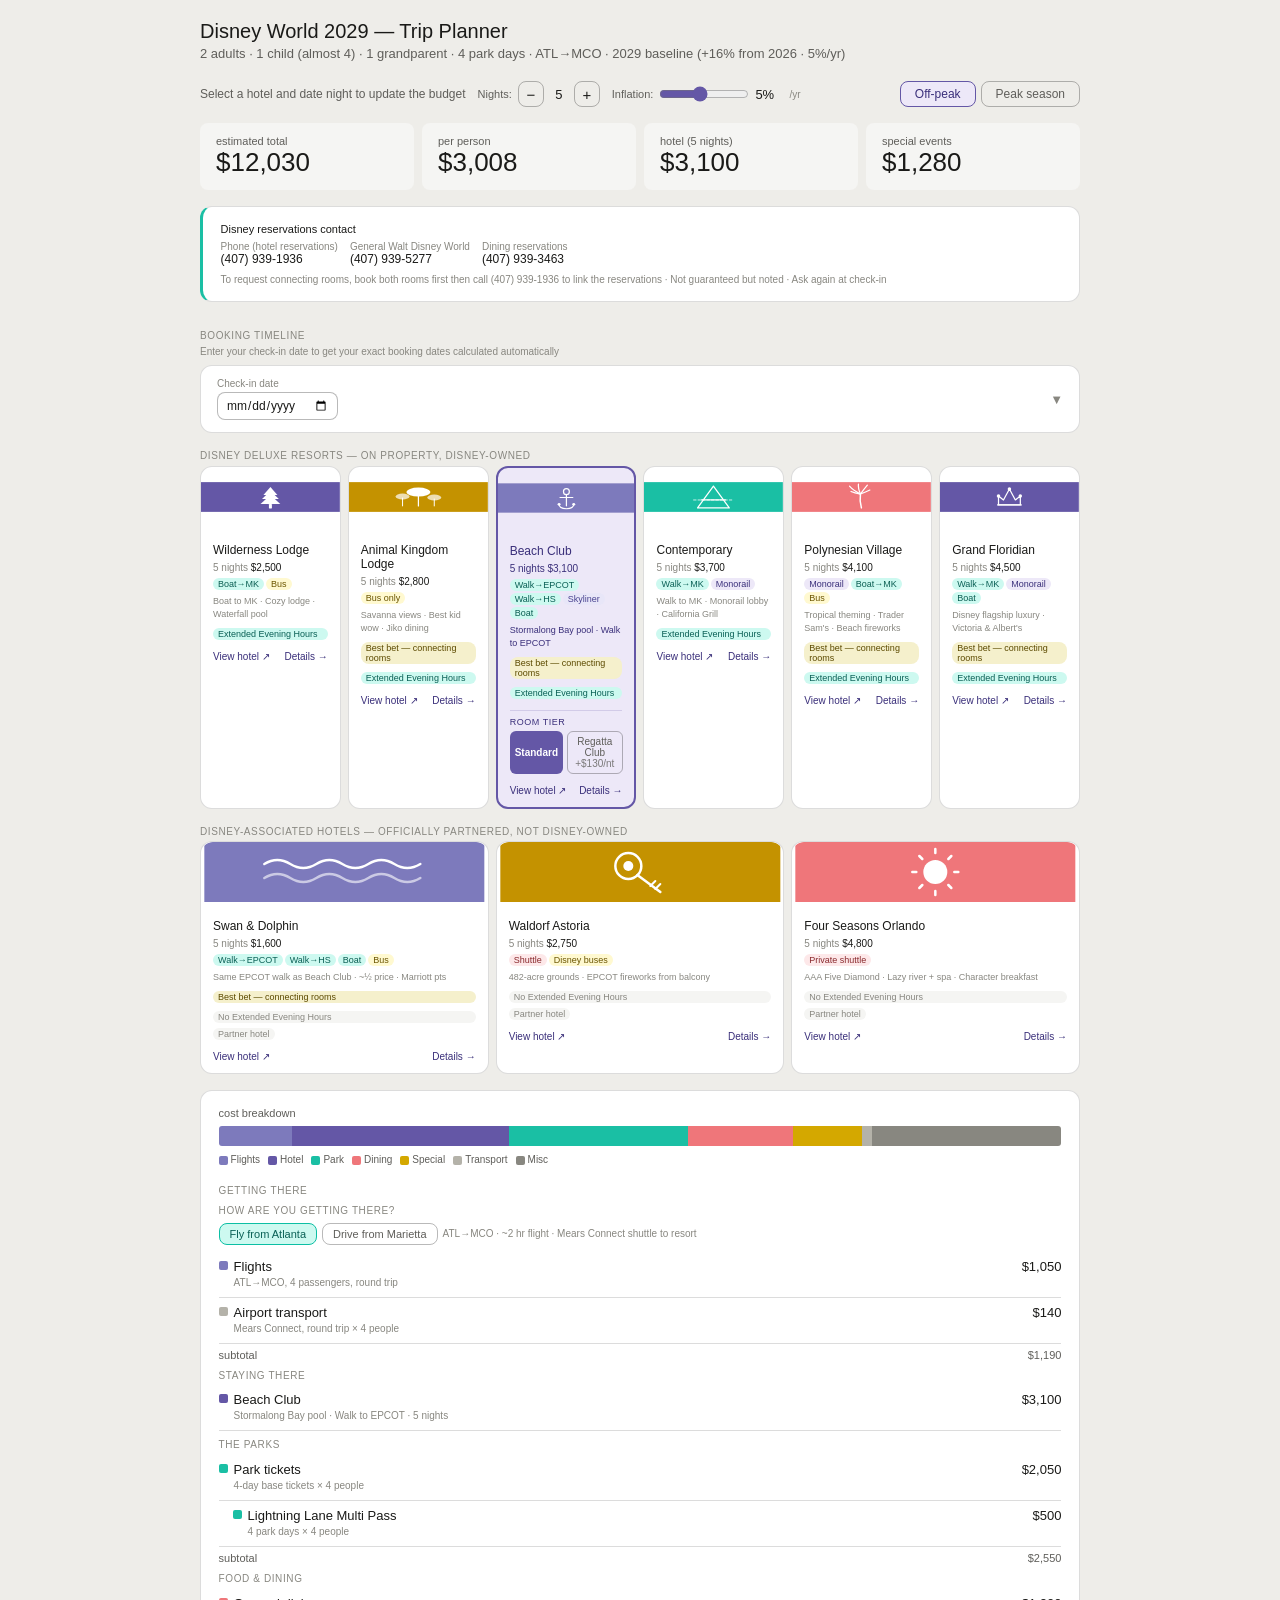
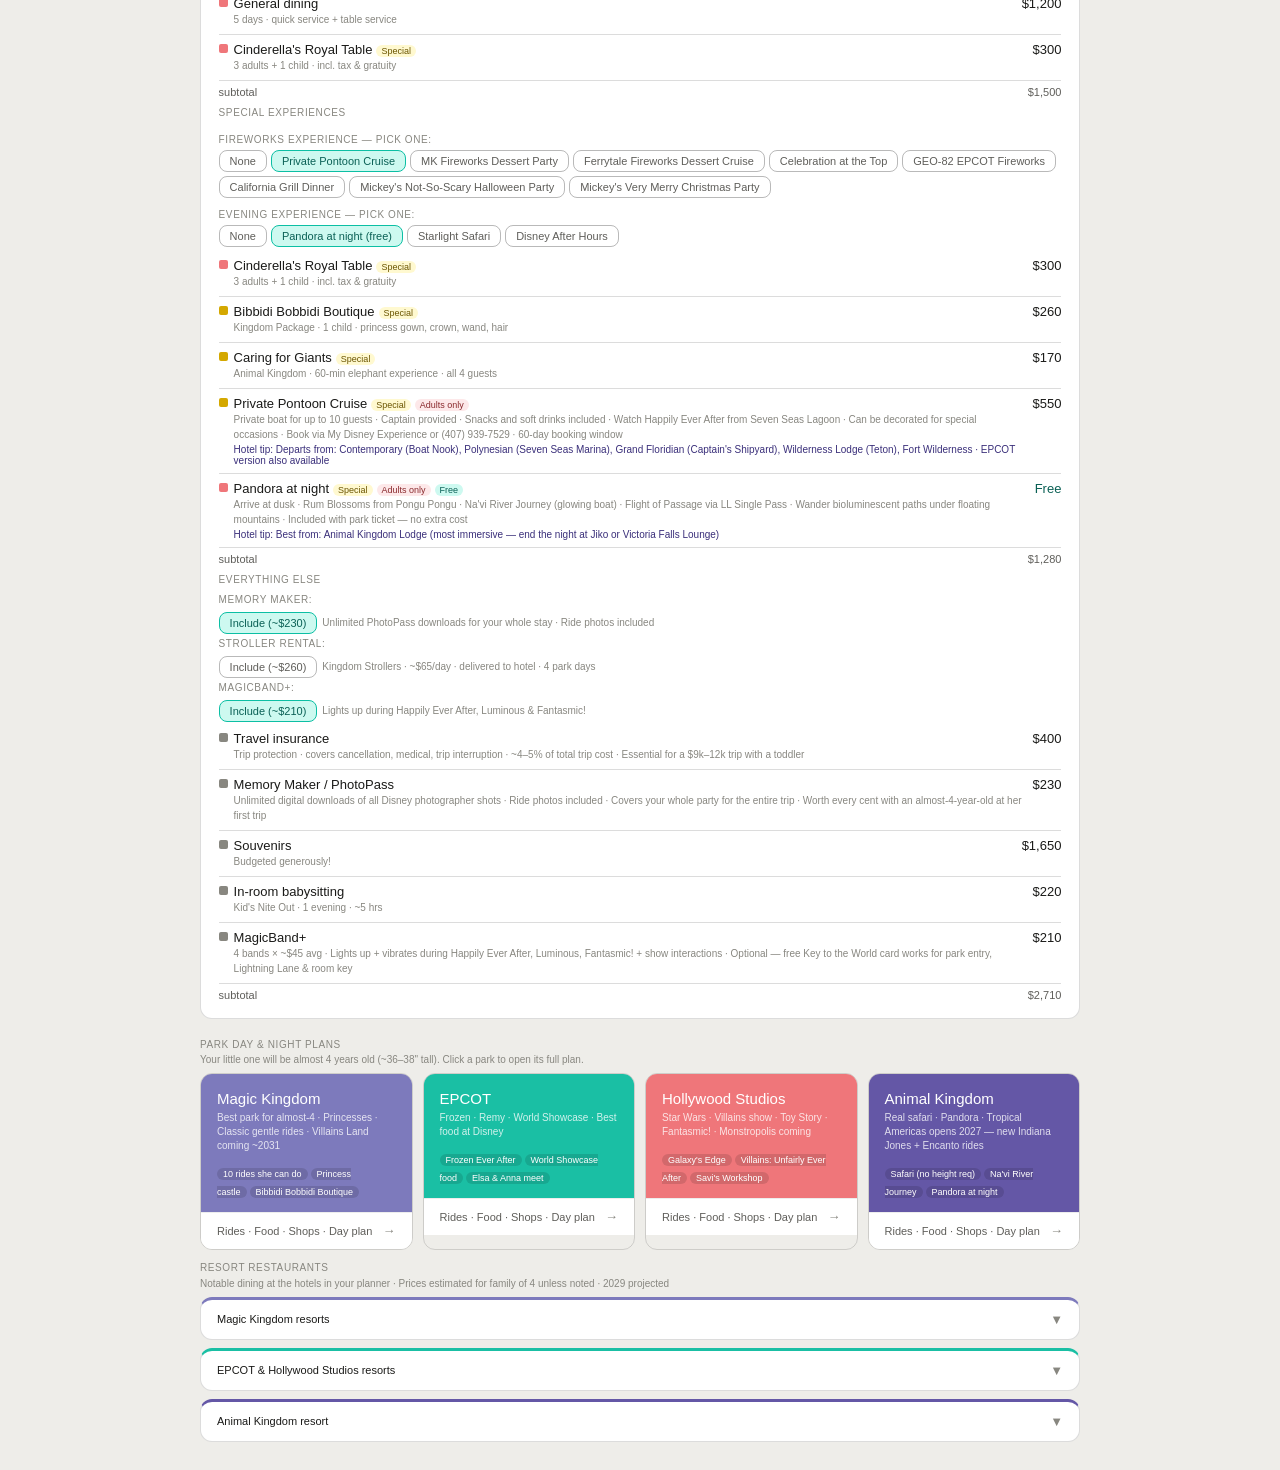
==== index.html @ 563da54f "Updating structure & Readme" ====
<!DOCTYPE html>
<html lang="en">
<head>
<meta charset="UTF-8">
<meta name="viewport" content="width=device-width, initial-scale=1.0">
<title>Disney World 2029 — Trip Planner</title>
<link rel="stylesheet" href="styles.css">
</head>
<body>

<div class="page active" id="pg-main">
<div class="wrap">
<h1>Disney World 2029 — Trip Planner</h1>
<p class="sub">2 adults · 1 child (almost 4) · 1 grandparent · 4 park days · ATL→MCO · <span id="m-infl-note">Prices at 2029 baseline (+31% from 2026)</span></p>
<div class="tr">
  <div style="display:flex;align-items:center;gap:12px;flex-wrap:wrap">
    <div style="font-size:12px;color:var(--t2)">Select a hotel and date night to update the budget</div>
    <div style="display:flex;align-items:center;gap:6px">
      <span style="font-size:11px;color:var(--t2)">Nights:</span>
      <button class="ngt-btn" onclick="changeNights(-1)">−</button>
      <span id="nights-val" style="font-size:13px;font-weight:500;color:var(--t);min-width:18px;text-align:center">5</span>
      <button class="ngt-btn" onclick="changeNights(1)">+</button>
    </div>
    <div style="display:flex;align-items:center;gap:6px">
      <span style="font-size:11px;color:var(--t2)">Inflation:</span>
      <input type="range" min="1" max="10" step="0.5" value="5" style="width:90px;accent-color:var(--bi);cursor:pointer;vertical-align:middle" oninput="setInflRate(this.value)">
      <span id="infl-rate-lbl" style="font-size:13px;font-weight:500;color:var(--t);min-width:28px">5%</span><span style="font-size:10px;color:var(--t3)">/yr</span>
    </div>
  </div>
  <div style="display:flex;gap:5px">
    <button class="tog on" onclick="setSeason('off',this)">Off-peak</button>
    <button class="tog" onclick="setSeason('peak',this)">Peak season</button>
  </div>
</div>
<div class="mg">
  <div class="met"><div class="ml">estimated total</div><div class="mv" id="m-total"></div></div>
  <div class="met"><div class="ml">per person</div><div class="mv" id="m-pp"></div></div>
  <div class="met"><div class="ml" id="m-hotel-lbl">hotel (5 nights)</div><div class="mv" id="m-hotel"></div></div>
  <div class="met"><div class="ml">special events</div><div class="mv" id="m-special"></div></div>
</div>
<div class="card" style="margin-bottom:1rem;border-left:3px solid #1ABFA4">
  <div style="font-size:11px;font-weight:500;color:var(--t);margin-bottom:.4rem">Disney reservations contact</div>
  <div style="display:flex;flex-wrap:wrap;gap:12px">
    <div><div style="font-size:10px;color:var(--t3)">Phone (hotel reservations)</div><div style="font-size:12px;font-weight:500;color:var(--t)">(407) 939-1936</div></div>
    <div><div style="font-size:10px;color:var(--t3)">General Walt Disney World</div><div style="font-size:12px;font-weight:500;color:var(--t)">(407) 939-5277</div></div>
    <div><div style="font-size:10px;color:var(--t3)">Dining reservations</div><div style="font-size:12px;font-weight:500;color:var(--t)">(407) 939-3463</div></div>
  </div>
  <div style="font-size:10px;color:var(--t3);margin-top:.5rem">To request connecting rooms, book both rooms first then call (407) 939-1936 to link the reservations · Not guaranteed but noted · Ask again at check-in</div>
</div>

<div class="sl" style="padding-top:.75rem">Booking timeline</div>
<div style="font-size:10px;color:var(--t3);margin-bottom:.5rem">Enter your check-in date to get your exact booking dates calculated automatically</div>
<div class="card" id="booking-card" style="padding:0">
  <div style="display:flex;align-items:center;justify-content:space-between;flex-wrap:wrap;gap:10px;padding:.75rem 1rem;cursor:pointer" onclick="toggleBookingTimeline()">
    <div style="display:flex;flex-wrap:wrap;align-items:center;gap:10px">
      <div>
        <div style="font-size:10px;color:var(--t3);margin-bottom:3px">Check-in date</div>
        <input type="date" id="trip-date-input" style="font-size:12px;padding:5px 8px;border:.5px solid var(--bmd);border-radius:var(--rm);background:var(--bg);color:var(--t);font-family:var(--f)" onclick="event.stopPropagation()" onchange="setTripDate(this.value)">
      </div>
      <div id="trip-date-summary" style="font-size:11px;color:var(--t2)"></div>
    </div>
    <span id="booking-caret" style="font-size:13px;color:var(--t3);transition:transform .2s;display:inline-block">&#9660;</span>
  </div>
  <div id="booking-timeline-body" style="display:none;padding:0 1rem .75rem">
    <div id="booking-timeline"><div style="font-size:11px;color:var(--t3)">Enter your check-in date above to see your personalised booking dates</div></div>
  </div>
</div>
<div class="sl">Disney deluxe resorts — on property, Disney-owned</div>
<div class="ga" id="gd"></div>
<div class="sl" style="margin-top:.4rem">Disney-associated hotels — officially partnered, not Disney-owned</div>
<div class="ga" id="ga" style="margin-bottom:1rem"></div>
<div class="card">
  <div style="font-size:11px;color:var(--t2);margin-bottom:7px">cost breakdown</div>
  <div style="width:100%;border-radius:3px;overflow:hidden;display:flex;margin-bottom:8px" id="bar"></div>
  <div class="lgr">
    <span><span class="ld" style="background:#7D7ABC"></span>Flights</span>
    <span><span class="ld" style="background:#6457A6"></span>Hotel</span>
    <span><span class="ld" style="background:#1ABFA4"></span>Park</span>
    <span><span class="ld" style="background:#EF767A"></span>Dining</span>
    <span><span class="ld" style="background:#D4A800"></span>Special</span>
    <span><span class="ld" style="background:#B4B2A9"></span>Transport</span>
    <span><span class="ld" style="background:#888780"></span>Misc</span>
  </div>
  <div id="lis"></div>
</div>
<div class="sl" style="padding-top:.75rem">Park day &amp; night plans</div>
<div style="font-size:10px;color:var(--t3);margin-bottom:.5rem">Your little one will be almost 4 years old (~36–38" tall). Click a park to open its full plan.</div>
<div class="pk-nav-grid" id="pk-nav"></div>
<div class="sl" style="padding-top:.75rem">Resort restaurants</div>
<div style="font-size:10px;color:var(--t3);margin-bottom:.5rem">Notable dining at the hotels in your planner · Prices estimated for family of 4 unless noted · 2029 projected</div>
<div id="rr-grid"></div>
</div>
</div>

<div class="page" id="pg-hotel-wilderness"><div class="wrap" id="content-hotel-wilderness"></div></div>
<div class="page" id="pg-hotel-aklodge"><div class="wrap" id="content-hotel-aklodge"></div></div>
<div class="page" id="pg-hotel-beachclub"><div class="wrap" id="content-hotel-beachclub"></div></div>
<div class="page" id="pg-hotel-contemporary"><div class="wrap" id="content-hotel-contemporary"></div></div>
<div class="page" id="pg-hotel-polynesian"><div class="wrap" id="content-hotel-polynesian"></div></div>
<div class="page" id="pg-hotel-grandfloridian"><div class="wrap" id="content-hotel-grandfloridian"></div></div>
<div class="page" id="pg-hotel-swan"><div class="wrap" id="content-hotel-swan"></div></div>
<div class="page" id="pg-hotel-waldorf"><div class="wrap" id="content-hotel-waldorf"></div></div>
<div class="page" id="pg-hotel-fourseasons"><div class="wrap" id="content-hotel-fourseasons"></div></div>

<div class="page" id="pg-mk"><div class="wrap" id="content-mk"></div></div>
<div class="page" id="pg-ep"><div class="wrap" id="content-ep"></div></div>
<div class="page" id="pg-hs"><div class="wrap" id="content-hs"></div></div>
<div class="page" id="pg-ak"><div class="wrap" id="content-ak"></div></div>

<script src="js/hotels.js"></script>
<script src="js/parks.js"></script>
<script src="js/budget.js"></script>
<script src="js/app.js"></script>
</body>
</html>
---- styles.css ----
*,*::before,*::after{box-sizing:border-box;margin:0;padding:0}
:root{
  --bg:#ffffff;--bg2:#f5f5f3;--bg3:#eeede9;
  --bgi:#EDE8F8;--bgs:#CDF9F0;--bgw:#FFF9D0;--bgd:#FDE8E9;
  --t:#1a1a18;--t2:#5f5e5a;--t3:#888780;
  --ti:#3A2F7A;--ts:#0A6055;--tw:#6B5500;--td:#8A2A2E;
  --bm:rgba(26,26,24,0.15);--bmd:rgba(26,26,24,0.3);
  --bi:#6457A6;--bsuc:#0CBFA4;
  --rm:8px;--rl:12px;
  --f:-apple-system,BlinkMacSystemFont,'Segoe UI',Roboto,sans-serif;
}
@media(prefers-color-scheme:dark){:root{
  --bg:#1e1e1c;--bg2:#2a2a28;--bg3:#232321;
  --bgi:#221850;--bgs:#083830;--bgw:#2A2200;--bgd:#3C1418;
  --t:#f0efeb;--t2:#b4b2a9;--t3:#888780;
  --ti:#A898E8;--ts:#23F0C7;--tw:#FFE347;--td:#EF767A;
  --bm:rgba(240,239,235,0.15);--bmd:rgba(240,239,235,0.3);
  --bi:#8A7ED4;--bsuc:#23F0C7;
}}
body{font-family:var(--f);background:var(--bg3);color:var(--t);min-height:100vh}
.page{display:none;padding:1.25rem 1rem}.page.active{display:block}
.wrap{max-width:880px;margin:0 auto}
h1{font-size:20px;font-weight:500;margin-bottom:3px}
.sub{font-size:13px;color:var(--t2);margin-bottom:1.25rem}
.card{background:var(--bg);border:.5px solid var(--bm);border-radius:var(--rl);padding:1rem 1.1rem;margin-bottom:8px}
.sl{font-size:10px;font-weight:500;color:var(--t3);text-transform:uppercase;letter-spacing:.06em;padding:.55rem 0 .3rem}
.tog{padding:5px 14px;border:.5px solid var(--bmd);border-radius:var(--rm);background:transparent;color:var(--t2);font-size:12px;cursor:pointer;font-family:var(--f)}
.tog.on{background:var(--bgi);color:var(--ti);border-color:var(--bi);font-weight:500}
.met{background:var(--bg2);border-radius:var(--rm);padding:.75rem 1rem}
.ml{font-size:11px;color:var(--t2)}.mv{font-size:26px;font-weight:500;color:var(--t)}
.hc{background:var(--bg);border:.5px solid var(--bm);border-radius:var(--rl);overflow:hidden;cursor:pointer;display:flex;flex-direction:column;gap:6px}
.hc:hover{border-color:var(--bmd)}.hc.sel{border:2px solid var(--bi);background:var(--bgi)}
.hsvg{width:100%;display:block;line-height:0;border-radius:var(--rl) var(--rl) 0 0;overflow:hidden}
.hsvg svg{width:100%;height:60px;display:block}
.hbody{padding:.65rem .75rem;display:flex;flex-direction:column;gap:5px}
.hc.sel .hn,.hc.sel .hp,.hc.sel .hp span,.hc.sel .hnt{color:var(--ti)}
.hn{font-size:12px;font-weight:500;color:var(--t)}.hp{font-size:10px;color:var(--t3)}.hp span{font-weight:500;color:var(--t)}
.hnt{font-size:9px;color:var(--t3);line-height:1.4}
.atag{font-size:9px;padding:1px 5px;border-radius:8px;background:var(--bg2);color:var(--t3);align-self:flex-start}
.tbr{display:flex;flex-wrap:wrap;gap:2px}
.tb{font-size:9px;padding:1px 5px;border-radius:8px;font-weight:500}
.tw2{background:#CDF9F0;color:#0A6055}.tm{background:#EDE8F8;color:#3A2F7A}
.tbo{background:#CDF9F0;color:#0A5E52}.tbu{background:#FFF9D0;color:#6B5500}
.tsk{background:#E8E6F8;color:#4A4490}.tsh{background:#FDE8E9;color:#8A2A2E}
.bs{height:20px;display:inline-block;transition:width .35s}
.ld{width:9px;height:9px;border-radius:2px;display:inline-block;flex-shrink:0;margin-top:2px}
.li{display:flex;justify-content:space-between;align-items:flex-start;padding:7px 0;border-bottom:.5px solid var(--bm)}
.li:last-child{border-bottom:none}
.lnt{font-size:10px;color:var(--t3);margin-top:1px;line-height:1.5}
.lh{font-size:10px;color:var(--ti);margin-top:2px;font-weight:500}
.lv{font-size:13px;font-weight:500;color:var(--t);white-space:nowrap;margin-left:10px}
.lv.fr{color:var(--ts)}
.bdg{font-size:9px;padding:1px 5px;border-radius:8px;white-space:nowrap;margin-left:4px}
.bsp{background:var(--bgw);color:var(--tw)}.bad{background:var(--bgd);color:var(--td)}.bfr{background:var(--bgs);color:var(--ts)}
.ob{padding:4px 10px;border:.5px solid var(--bmd);border-radius:var(--rm);background:transparent;color:var(--t2);font-size:11px;cursor:pointer;font-family:var(--f)}
.ob.on{background:var(--bgs);color:var(--ts);border-color:var(--bsuc);font-weight:500}
.slb{font-size:10px;color:var(--t3);text-transform:uppercase;letter-spacing:.06em;font-weight:500;width:100%;margin-bottom:2px}
.lgr{display:flex;flex-wrap:wrap;gap:8px;font-size:10px;color:var(--t2);margin-bottom:12px}
.lgr span{display:flex;align-items:center;gap:3px}
.dv{height:.5px;background:var(--bm);margin:.4rem 0}
.ga{display:grid;grid-template-columns:repeat(auto-fit,minmax(130px,1fr));gap:7px;margin-bottom:.5rem}
.mg{display:grid;grid-template-columns:repeat(auto-fit,minmax(130px,1fr));gap:8px;margin-bottom:1rem}
.tr{display:flex;align-items:center;justify-content:space-between;flex-wrap:wrap;gap:8px;margin-bottom:1rem}
.pk-nav-grid{display:grid;grid-template-columns:repeat(auto-fit,minmax(195px,1fr));gap:10px;margin-top:.5rem}
.pk-nav{border-radius:var(--rl);overflow:hidden;border:.5px solid var(--bm);cursor:pointer;transition:transform .12s}
.pk-nav:hover{transform:translateY(-2px)}
.pk-nav-head{padding:1rem 1rem .8rem;display:flex;flex-direction:column;gap:4px}
.pk-nav-name{font-size:15px;font-weight:500}.pk-nav-tag{font-size:10px;opacity:.8;line-height:1.4}
.pk-nav-foot{background:var(--bg);padding:.65rem 1rem;display:flex;align-items:center;justify-content:space-between;border-top:.5px solid rgba(0,0,0,.07)}
.pk-nav-foot span{font-size:11px;color:var(--t2)}
.pk-pill{font-size:9px;padding:1px 6px;border-radius:8px;background:rgba(0,0,0,.12);color:inherit;margin-right:3px}
.pk-back{display:inline-flex;align-items:center;gap:6px;font-size:13px;color:var(--ti);cursor:pointer;padding:.5rem 0;font-weight:500;background:none;border:none;font-family:var(--f)}
.pk-back:hover{text-decoration:underline}
.pk-head{border-radius:var(--rl);padding:1.1rem 1.25rem;margin-bottom:1rem}
.pk-head h2{font-size:22px;font-weight:500;margin-bottom:4px}.pk-head p{font-size:12px;opacity:.8}
.age-note{font-size:11px;background:var(--bgi);color:var(--ti);border-radius:var(--rm);padding:.5rem .75rem;margin-bottom:.75rem;line-height:1.5}
.coming-note{font-size:11px;background:var(--bgw);color:var(--tw);border-radius:var(--rm);padding:.5rem .75rem;margin-bottom:.75rem;line-height:1.5}
.two-col{display:grid;grid-template-columns:1fr 1fr;gap:10px;margin-bottom:.75rem}
@media(max-width:520px){.two-col{grid-template-columns:1fr}}
.box{background:var(--bg2);border-radius:var(--rm);padding:.75rem .85rem}
.box h4{font-size:10px;font-weight:500;color:var(--t2);text-transform:uppercase;letter-spacing:.05em;margin-bottom:.4rem}
.box ul{list-style:none;padding:0}
.box ul li{font-size:11px;color:var(--t2);padding:2px 0 2px 12px;position:relative;line-height:1.5}
.box ul li::before{content:'>';position:absolute;left:0;color:var(--t3)}
.ri-item{font-size:11px;color:var(--t);padding:5px 0;border-bottom:.5px solid var(--bm);line-height:1.4}
.ri-item:last-child{border-bottom:none}
.ri-sub{font-size:10px;color:var(--t3)}
.ri-yes{font-size:9px;padding:1px 5px;border-radius:8px;background:#EAF3DE;color:#27500A;margin-left:4px;white-space:nowrap;vertical-align:middle}
.sn-item{padding:5px 0;border-bottom:.5px solid var(--bm);font-size:11px}
.sn-item:last-child{border-bottom:none}
.sn-name{font-weight:500;color:var(--t)}.sn-where{font-size:10px;color:var(--ti)}.sn-nt{font-size:10px;color:var(--t3)}
.sn-price{font-size:10px;color:var(--tw);font-weight:500;margin-left:4px}
.rt-item{padding:5px 0;border-bottom:.5px solid var(--bm);font-size:11px}
.rt-item:last-child{border-bottom:none}
.rt-type{font-size:9px;padding:1px 5px;border-radius:8px;margin-left:4px}
.rqs{background:var(--bgw);color:var(--tw)}.rts{background:var(--bgi);color:var(--ti)}
.rt-price{font-size:10px;color:var(--tw);font-weight:500;margin-left:6px}
.sh-item{padding:5px 0;border-bottom:.5px solid var(--bm);font-size:11px;line-height:1.4}
.sh-item:last-child{border-bottom:none}
.sh-name{font-weight:500;color:var(--t)}.sh-nt{font-size:10px;color:var(--t3)}
.sect{font-size:11px;font-weight:500;color:var(--t);margin:.85rem 0 .3rem}
.sh-hdr{font-size:10px;font-weight:500;color:var(--t2);text-transform:uppercase;letter-spacing:.05em;margin:.5rem 0 .3rem;padding-top:.4rem;border-top:.5px solid var(--bm)}
.sh-hdr:first-child{border-top:none;margin-top:0}
.hr-hotel{font-size:10px;font-weight:500;color:var(--t2);text-transform:uppercase;letter-spacing:.05em;margin:.6rem 0 .3rem;padding-top:.5rem;border-top:.5px solid var(--bm)}
.hr-hotel:first-child{border-top:none;padding-top:0;margin-top:0}
.hr-item{padding:5px 0;border-bottom:.5px solid var(--bm);font-size:11px}
.hr-item:last-child{border-bottom:none}
.hr-price{font-size:10px;color:var(--tw);font-weight:500;margin-left:6px}
.hr-badge{font-size:9px;padding:1px 5px;border-radius:8px;margin-left:4px;font-weight:500;white-space:nowrap}
.hb-m{background:#F5F0CC;color:#5C4A00}
.hb-mr{background:#F0EEE8;color:#5A5040}
.hb-sp{background:var(--bgi);color:var(--ti)}
.hr-special{font-size:10px;color:var(--ti);margin-top:3px;line-height:1.45}
.hr-warn{font-size:10px;color:var(--td);margin-top:3px;line-height:1.45}
.ngt-btn{width:26px;height:26px;border:.5px solid var(--bmd);border-radius:var(--rm);background:transparent;color:var(--t);font-size:15px;cursor:pointer;font-family:var(--f);display:inline-flex;align-items:center;justify-content:center;line-height:1}
.ngt-btn:hover{background:var(--bg2)}
.fest-grid{display:grid;grid-template-columns:1fr 1fr;gap:8px;margin-bottom:.75rem}
@media(max-width:520px){.fest-grid{grid-template-columns:1fr}}
.fest-card{background:var(--bg2);border-radius:var(--rm);padding:.65rem .75rem;border-left:3px solid transparent}
.fest-name{font-size:11px;font-weight:500;color:var(--t)}
.fest-months{font-size:10px;color:var(--t3);margin-bottom:3px}
.fest-nt{font-size:10px;color:var(--t2);line-height:1.45}
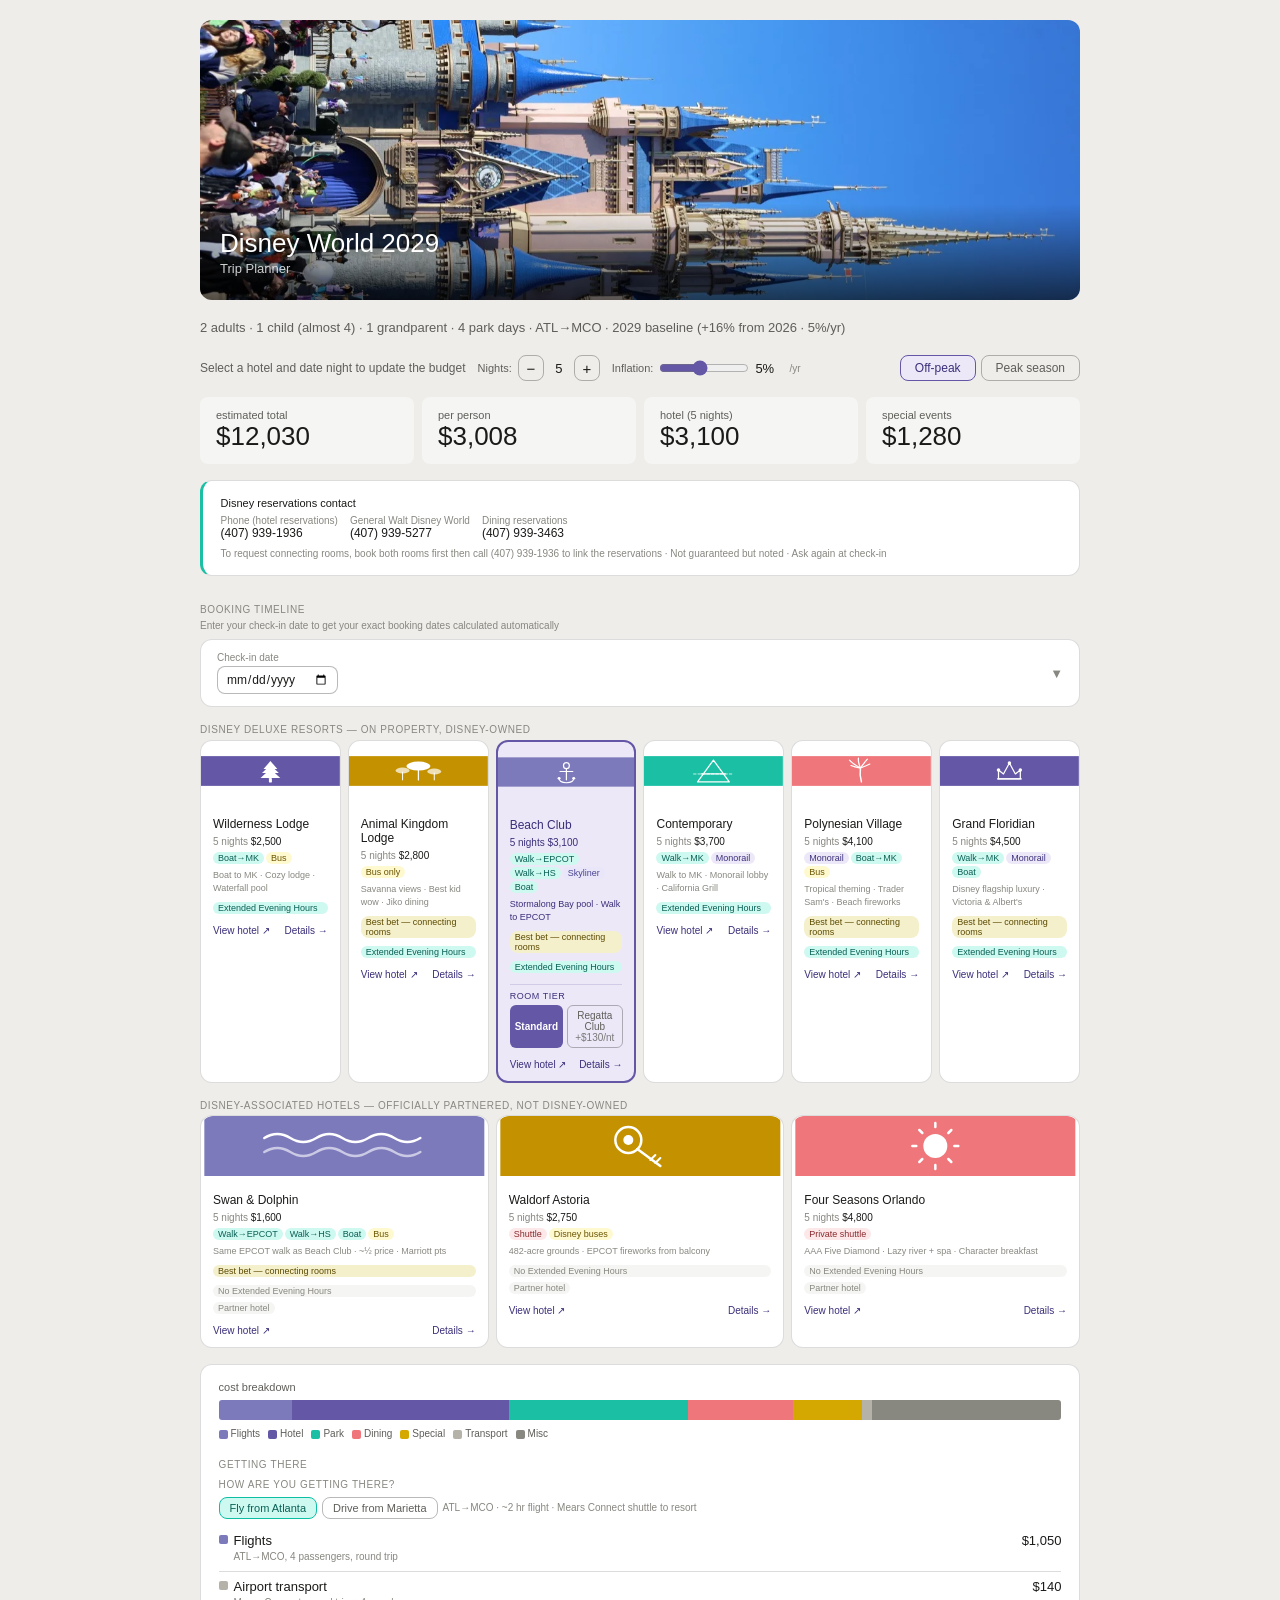
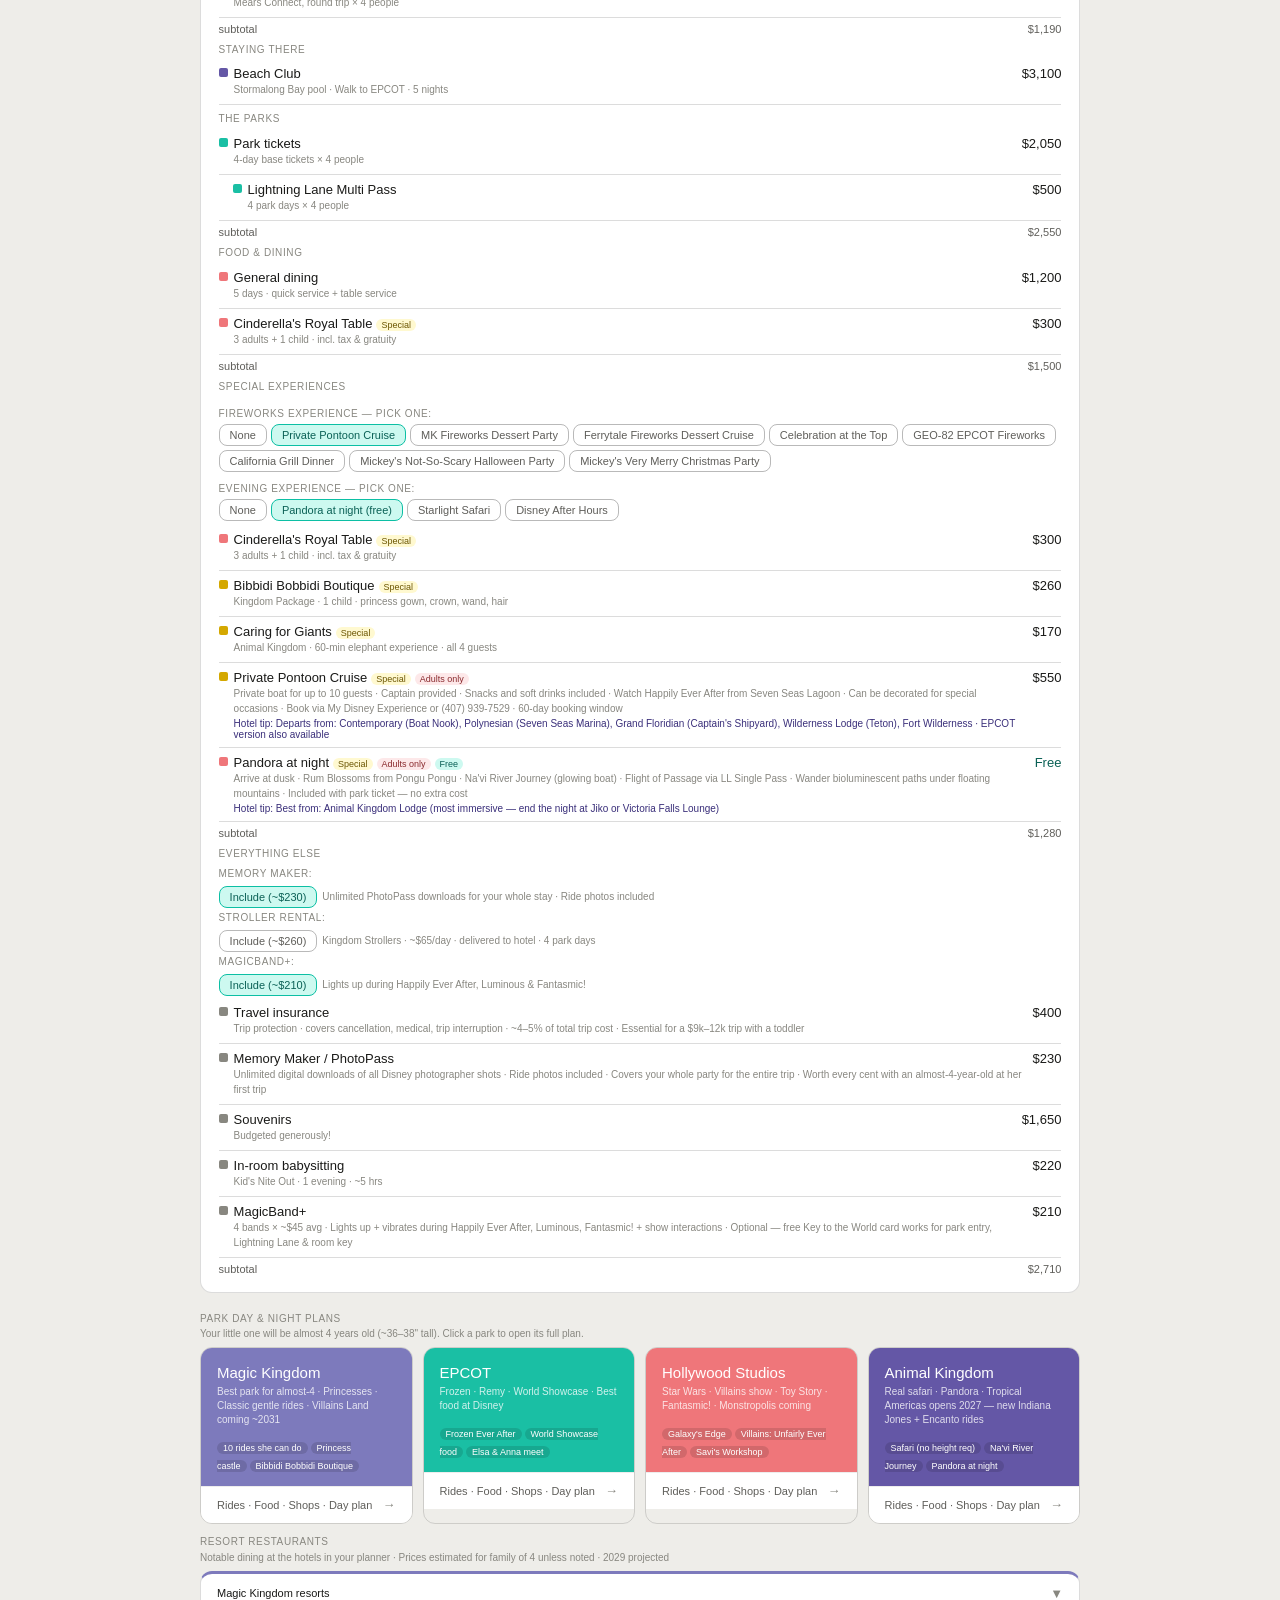
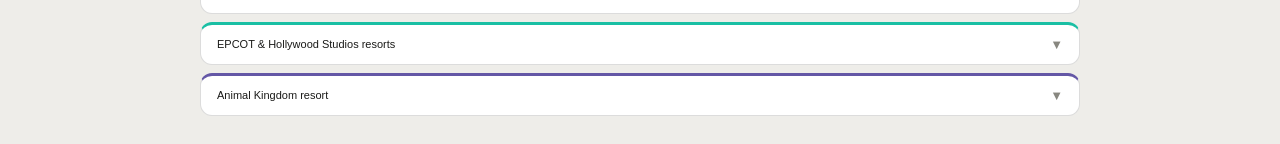
==== commit 7af69c29: "Added images" ====
--- a/index.html
+++ b/index.html
@@ -10,7 +10,13 @@
 
 <div class="page active" id="pg-main">
 <div class="wrap">
-<h1>Disney World 2029 — Trip Planner</h1>
+<div class="hero">
+  <img src="images/hero-castle.webp" alt="Cinderella Castle, Magic Kingdom" class="hero-img">
+  <div class="hero-overlay">
+    <h1>Disney World 2029</h1>
+    <p class="hero-sub">Trip Planner</p>
+  </div>
+</div>
 <p class="sub">2 adults · 1 child (almost 4) · 1 grandparent · 4 park days · ATL→MCO · <span id="m-infl-note">Prices at 2029 baseline (+31% from 2026)</span></p>
 <div class="tr">
   <div style="display:flex;align-items:center;gap:12px;flex-wrap:wrap">
--- a/styles.css
+++ b/styles.css
@@ -22,6 +22,12 @@
 .wrap{max-width:880px;margin:0 auto}
 h1{font-size:20px;font-weight:500;margin-bottom:3px}
 .sub{font-size:13px;color:var(--t2);margin-bottom:1.25rem}
+.hero{position:relative;border-radius:var(--rl);overflow:hidden;margin-bottom:1.25rem}
+.hero-img{width:100%;height:280px;object-fit:cover;object-position:center 35%;display:block}
+.hero-overlay{position:absolute;bottom:0;left:0;right:0;padding:1.5rem 1.25rem;background:linear-gradient(transparent,rgba(0,0,0,0.65))}
+.hero-overlay h1{color:#fff;font-size:26px;font-weight:500;margin-bottom:2px}
+.hero-sub{font-size:13px;color:rgba(255,255,255,0.8);margin:0}
+@media(max-width:520px){.hero-img{height:200px}}
 .card{background:var(--bg);border:.5px solid var(--bm);border-radius:var(--rl);padding:1rem 1.1rem;margin-bottom:8px}
 .sl{font-size:10px;font-weight:500;color:var(--t3);text-transform:uppercase;letter-spacing:.06em;padding:.55rem 0 .3rem}
 .tog{padding:5px 14px;border:.5px solid var(--bmd);border-radius:var(--rm);background:transparent;color:var(--t2);font-size:12px;cursor:pointer;font-family:var(--f)}
@@ -120,3 +126,8 @@
 .fest-name{font-size:11px;font-weight:500;color:var(--t)}
 .fest-months{font-size:10px;color:var(--t3);margin-bottom:3px}
 .fest-nt{font-size:10px;color:var(--t2);line-height:1.45}
+.img-head{position:relative;border-radius:var(--rl);overflow:hidden;margin-bottom:1rem}
+.img-head-photo{width:100%;height:220px;object-fit:cover;display:block}
+.img-head-overlay{position:absolute;bottom:0;left:0;right:0;padding:1.1rem 1.25rem}
+.img-head-overlay h2{font-size:22px;font-weight:500;color:#fff;margin-bottom:4px}
+.img-head-overlay p{font-size:12px;color:rgba(255,255,255,0.85)}
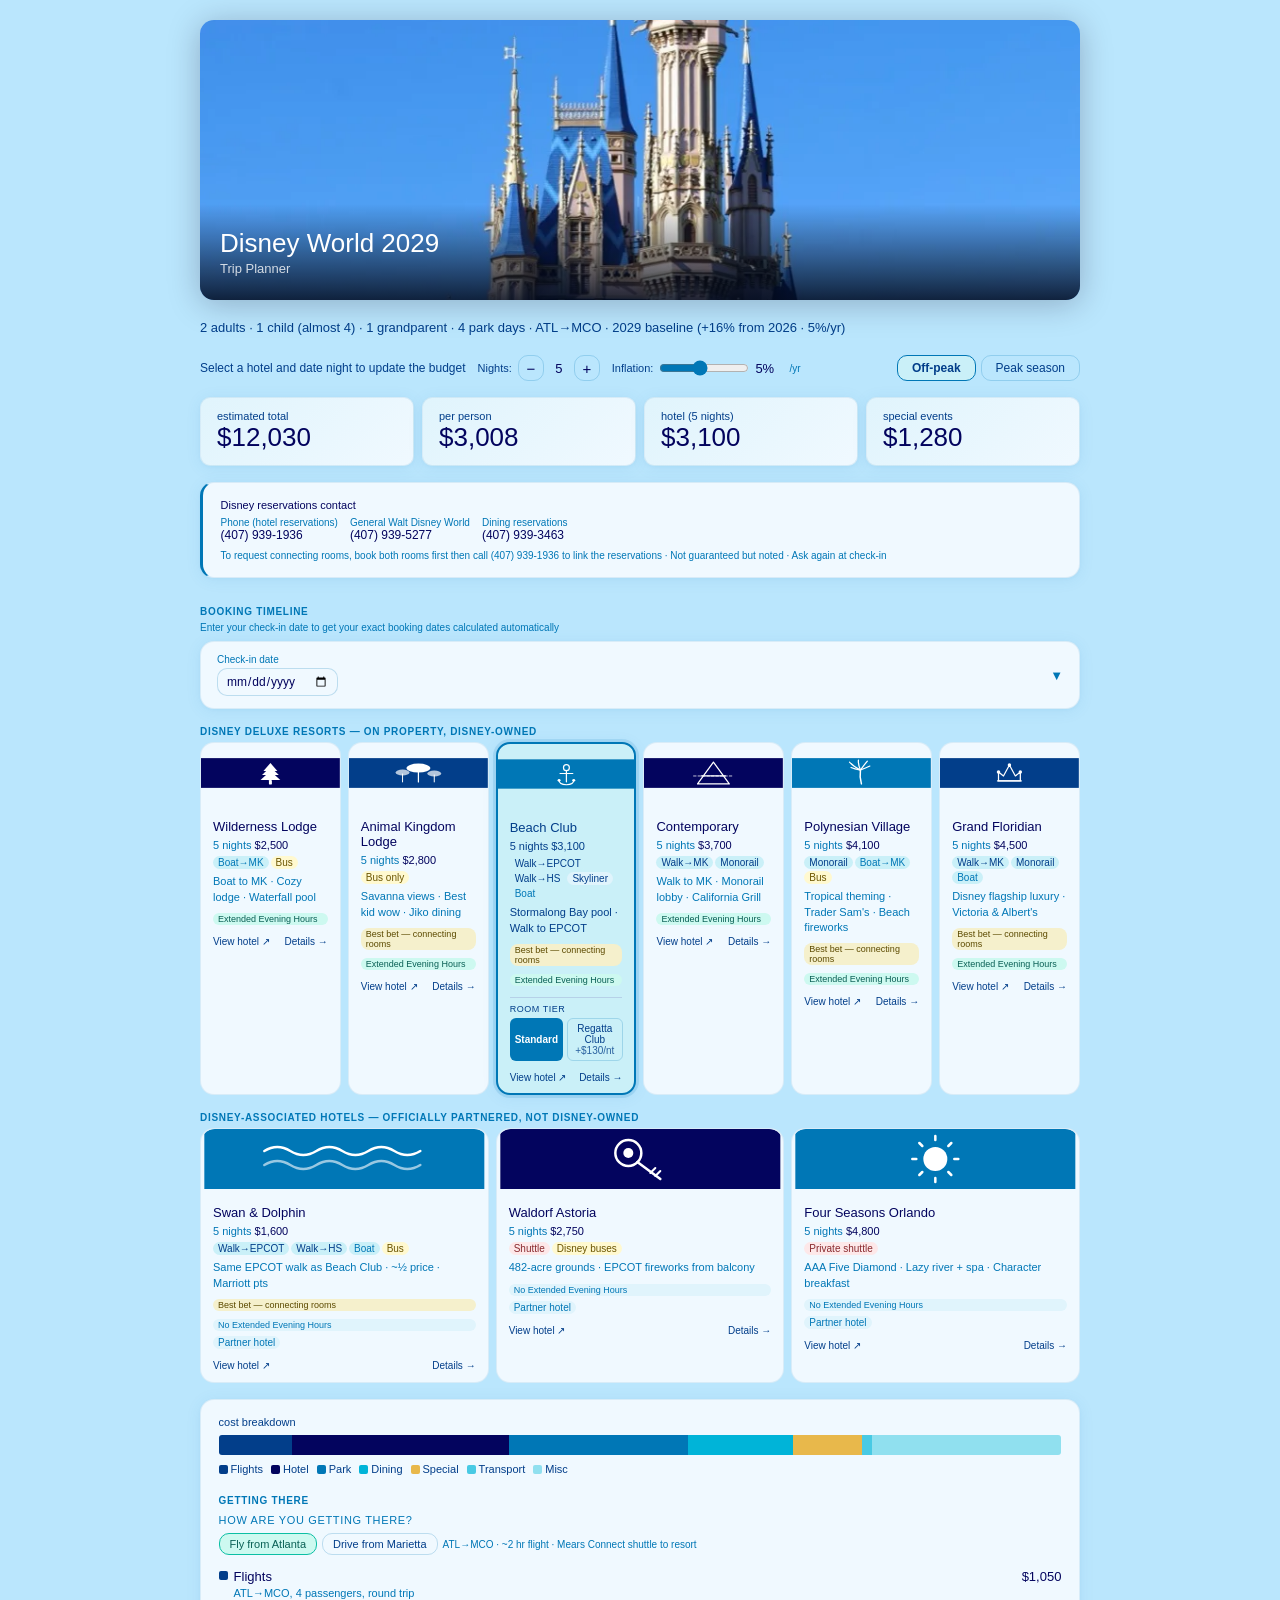
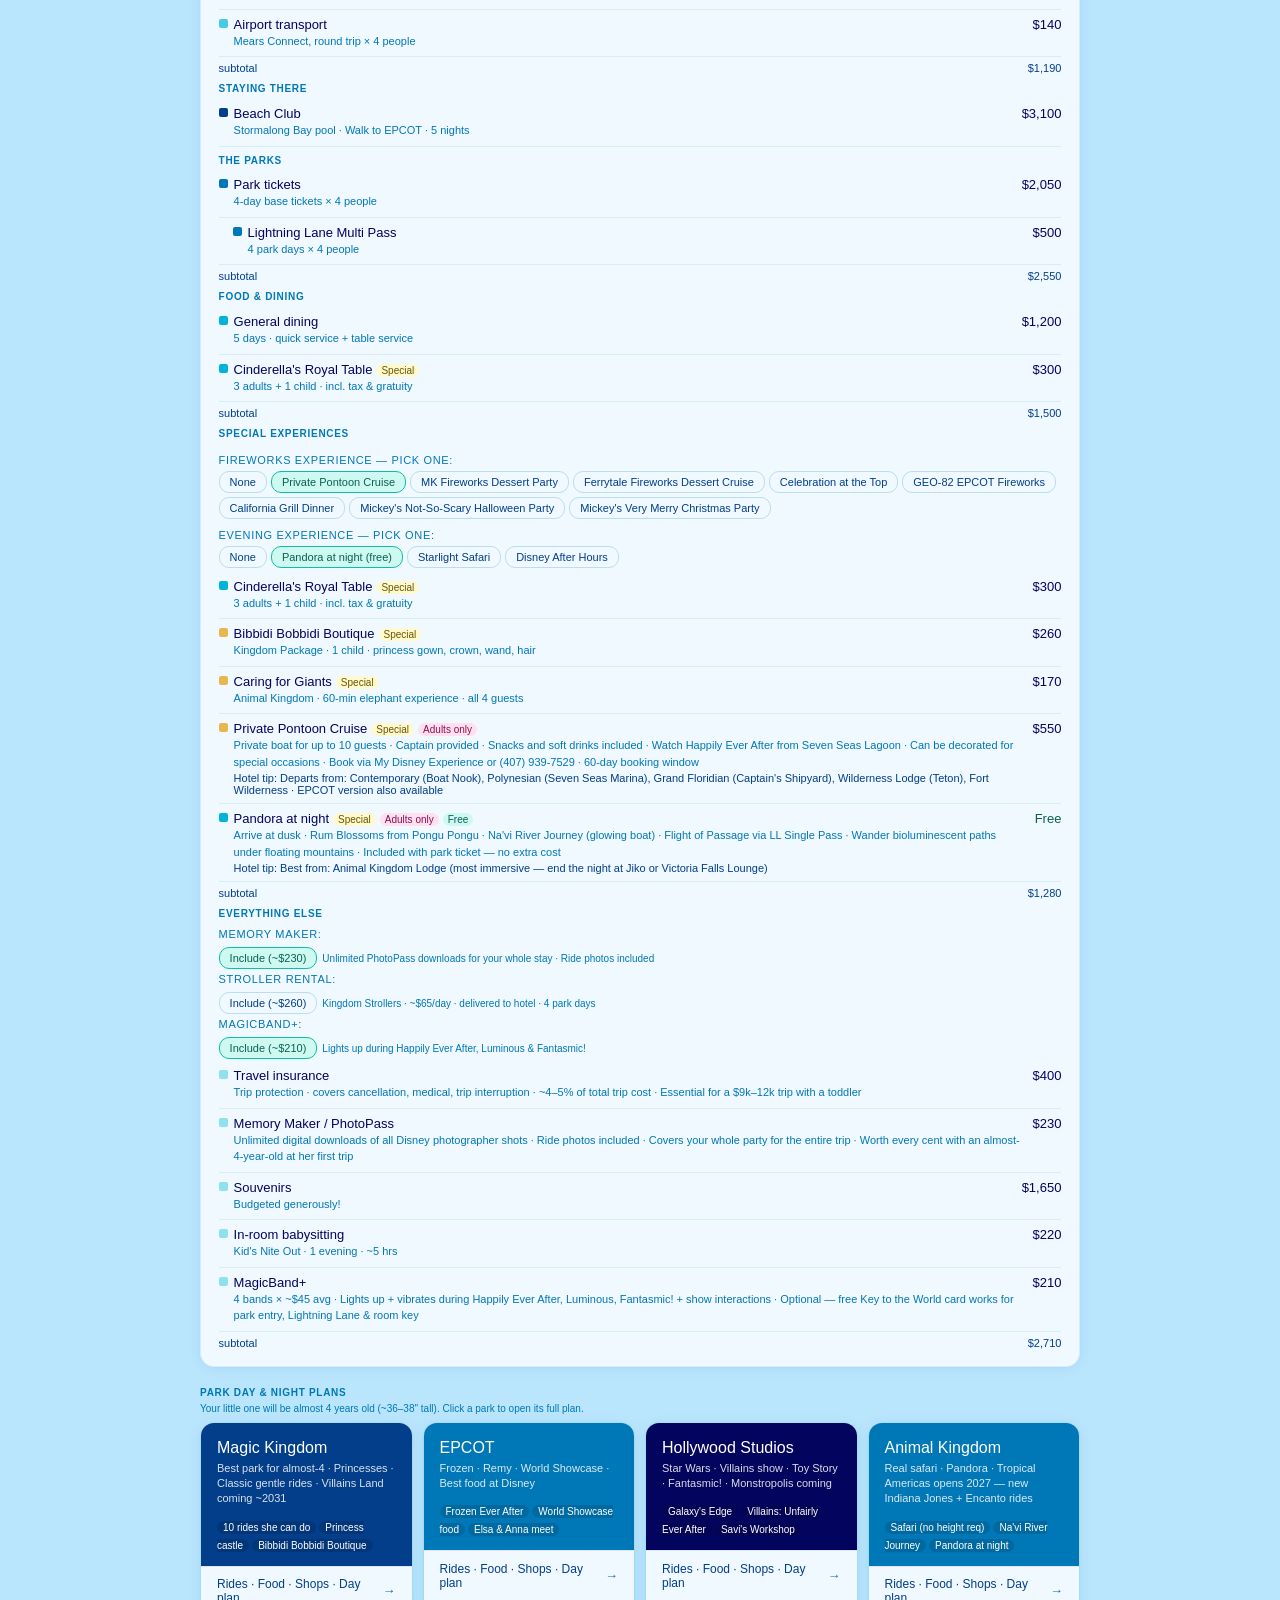
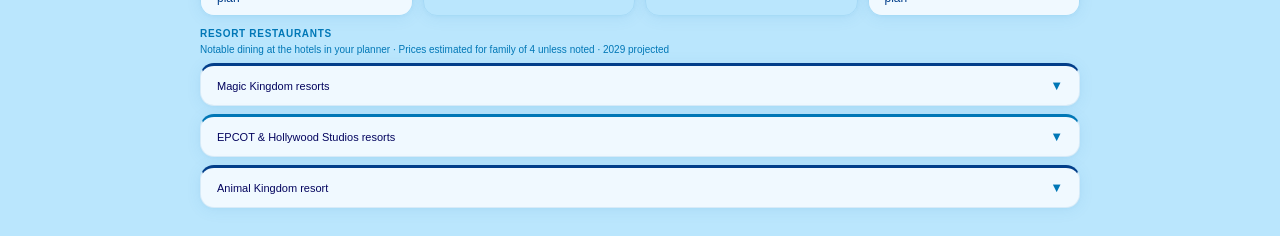
==== commit b2f2f6f9: "Final Color Scheme changes" ====
--- a/index.html
+++ b/index.html
@@ -44,7 +44,7 @@
   <div class="met"><div class="ml" id="m-hotel-lbl">hotel (5 nights)</div><div class="mv" id="m-hotel"></div></div>
   <div class="met"><div class="ml">special events</div><div class="mv" id="m-special"></div></div>
 </div>
-<div class="card" style="margin-bottom:1rem;border-left:3px solid #1ABFA4">
+<div class="card" style="margin-bottom:1rem;border-left:3px solid #0077B6">
   <div style="font-size:11px;font-weight:500;color:var(--t);margin-bottom:.4rem">Disney reservations contact</div>
   <div style="display:flex;flex-wrap:wrap;gap:12px">
     <div><div style="font-size:10px;color:var(--t3)">Phone (hotel reservations)</div><div style="font-size:12px;font-weight:500;color:var(--t)">(407) 939-1936</div></div>
@@ -79,13 +79,13 @@
   <div style="font-size:11px;color:var(--t2);margin-bottom:7px">cost breakdown</div>
   <div style="width:100%;border-radius:3px;overflow:hidden;display:flex;margin-bottom:8px" id="bar"></div>
   <div class="lgr">
-    <span><span class="ld" style="background:#7D7ABC"></span>Flights</span>
-    <span><span class="ld" style="background:#6457A6"></span>Hotel</span>
-    <span><span class="ld" style="background:#1ABFA4"></span>Park</span>
-    <span><span class="ld" style="background:#EF767A"></span>Dining</span>
-    <span><span class="ld" style="background:#D4A800"></span>Special</span>
-    <span><span class="ld" style="background:#B4B2A9"></span>Transport</span>
-    <span><span class="ld" style="background:#888780"></span>Misc</span>
+    <span><span class="ld" style="background:#023E8A"></span>Flights</span>
+    <span><span class="ld" style="background:#03045E"></span>Hotel</span>
+    <span><span class="ld" style="background:#0077B6"></span>Park</span>
+    <span><span class="ld" style="background:#00B4D8"></span>Dining</span>
+    <span><span class="ld" style="background:#E8B84B"></span>Special</span>
+    <span><span class="ld" style="background:#48CAE4"></span>Transport</span>
+    <span><span class="ld" style="background:#90E0EF"></span>Misc</span>
   </div>
   <div id="lis"></div>
 </div>
--- a/styles.css
+++ b/styles.css
@@ -1,80 +1,86 @@
 *,*::before,*::after{box-sizing:border-box;margin:0;padding:0}
 :root{
-  --bg:#ffffff;--bg2:#f5f5f3;--bg3:#eeede9;
-  --bgi:#EDE8F8;--bgs:#CDF9F0;--bgw:#FFF9D0;--bgd:#FDE8E9;
-  --t:#1a1a18;--t2:#5f5e5a;--t3:#888780;
-  --ti:#3A2F7A;--ts:#0A6055;--tw:#6B5500;--td:#8A2A2E;
-  --bm:rgba(26,26,24,0.15);--bmd:rgba(26,26,24,0.3);
-  --bi:#6457A6;--bsuc:#0CBFA4;
-  --rm:8px;--rl:12px;
+  --bg:#f0f9ff;--bg2:#e0f4fc;--bg3:#bae6fd;
+  --bgi:#caf0f8;--bgs:#CDF9F0;--bgw:#FFF9D0;--bgd:#FFE0EF;
+  --t:#03045E;--t2:#023E8A;--t3:#0077B6;
+  --ti:#023E8A;--ts:#0A6055;--tw:#6B5500;--td:#8a1055;
+  --bm:rgba(0,119,182,0.10);--bmd:rgba(0,119,182,0.22);
+  --bi:#0077B6;--bsuc:#0CBFA4;
+  --gold:#E8B84B;
+  --shadow:0 2px 16px rgba(0,119,182,0.08),0 1px 3px rgba(0,119,182,0.04);
+  --rm:10px;--rl:14px;
   --f:-apple-system,BlinkMacSystemFont,'Segoe UI',Roboto,sans-serif;
 }
 @media(prefers-color-scheme:dark){:root{
-  --bg:#1e1e1c;--bg2:#2a2a28;--bg3:#232321;
-  --bgi:#221850;--bgs:#083830;--bgw:#2A2200;--bgd:#3C1418;
-  --t:#f0efeb;--t2:#b4b2a9;--t3:#888780;
-  --ti:#A898E8;--ts:#23F0C7;--tw:#FFE347;--td:#EF767A;
-  --bm:rgba(240,239,235,0.15);--bmd:rgba(240,239,235,0.3);
-  --bi:#8A7ED4;--bsuc:#23F0C7;
+  --bg:#010c16;--bg2:#020e1a;--bg3:#03111f;
+  --bgi:#03045E;--bgs:#083830;--bgw:#2A2200;--bgd:#32082a;
+  --t:#CAF0F8;--t2:#90E0EF;--t3:#48CAE4;
+  --ti:#00B4D8;--ts:#23F0C7;--tw:#FFE347;--td:#f067b8;
+  --bm:rgba(0,180,216,0.12);--bmd:rgba(0,180,216,0.25);
+  --bi:#00B4D8;--bsuc:#23F0C7;
+  --gold:#FFD700;
+  --shadow:0 2px 24px rgba(0,0,0,0.5),0 1px 4px rgba(0,0,0,0.3);
 }}
 body{font-family:var(--f);background:var(--bg3);color:var(--t);min-height:100vh}
+@media(prefers-color-scheme:dark){body{background:linear-gradient(160deg,#03045E 0%,#020e1a 40%,#010810 100%);min-height:100vh}}
 .page{display:none;padding:1.25rem 1rem}.page.active{display:block}
 .wrap{max-width:880px;margin:0 auto}
 h1{font-size:20px;font-weight:500;margin-bottom:3px}
 .sub{font-size:13px;color:var(--t2);margin-bottom:1.25rem}
-.hero{position:relative;border-radius:var(--rl);overflow:hidden;margin-bottom:1.25rem}
+.hero{position:relative;border-radius:var(--rl);overflow:hidden;margin-bottom:1.25rem;box-shadow:0 4px 32px rgba(13,6,36,0.25)}
 .hero-img{width:100%;height:280px;object-fit:cover;object-position:center 35%;display:block}
-.hero-overlay{position:absolute;bottom:0;left:0;right:0;padding:1.5rem 1.25rem;background:linear-gradient(transparent,rgba(0,0,0,0.65))}
+.hero-overlay{position:absolute;bottom:0;left:0;right:0;padding:1.5rem 1.25rem;background:linear-gradient(transparent,rgba(2,10,28,0.85))}
 .hero-overlay h1{color:#fff;font-size:26px;font-weight:500;margin-bottom:2px}
 .hero-sub{font-size:13px;color:rgba(255,255,255,0.8);margin:0}
 @media(max-width:520px){.hero-img{height:200px}}
-.card{background:var(--bg);border:.5px solid var(--bm);border-radius:var(--rl);padding:1rem 1.1rem;margin-bottom:8px}
-.sl{font-size:10px;font-weight:500;color:var(--t3);text-transform:uppercase;letter-spacing:.06em;padding:.55rem 0 .3rem}
+.card{background:var(--bg);border:.5px solid var(--bm);border-radius:var(--rl);padding:1rem 1.1rem;margin-bottom:8px;box-shadow:var(--shadow)}
+.sl{font-size:10px;font-weight:700;color:var(--bi);text-transform:uppercase;letter-spacing:.07em;padding:.55rem 0 .3rem}
 .tog{padding:5px 14px;border:.5px solid var(--bmd);border-radius:var(--rm);background:transparent;color:var(--t2);font-size:12px;cursor:pointer;font-family:var(--f)}
-.tog.on{background:var(--bgi);color:var(--ti);border-color:var(--bi);font-weight:500}
-.met{background:var(--bg2);border-radius:var(--rm);padding:.75rem 1rem}
+.tog.on{background:var(--bgi);color:var(--ti);border-color:var(--bi);font-weight:600}
+.met{background:linear-gradient(135deg,var(--bg2) 0%,var(--bg) 100%);border:.5px solid var(--bm);border-radius:var(--rm);padding:.75rem 1rem;box-shadow:var(--shadow)}
 .ml{font-size:11px;color:var(--t2)}.mv{font-size:26px;font-weight:500;color:var(--t)}
-.hc{background:var(--bg);border:.5px solid var(--bm);border-radius:var(--rl);overflow:hidden;cursor:pointer;display:flex;flex-direction:column;gap:6px}
-.hc:hover{border-color:var(--bmd)}.hc.sel{border:2px solid var(--bi);background:var(--bgi)}
+.hc{background:var(--bg);border:.5px solid var(--bm);border-radius:var(--rl);overflow:hidden;cursor:pointer;display:flex;flex-direction:column;gap:6px;transition:border-color .15s,box-shadow .15s}
+.hc:hover{border-color:var(--bmd);box-shadow:var(--shadow)}
+.hc.sel{border:2px solid var(--bi);background:var(--bgi);box-shadow:0 0 0 3px rgba(0,119,182,0.12),var(--shadow)}
 .hsvg{width:100%;display:block;line-height:0;border-radius:var(--rl) var(--rl) 0 0;overflow:hidden}
 .hsvg svg{width:100%;height:60px;display:block}
 .hbody{padding:.65rem .75rem;display:flex;flex-direction:column;gap:5px}
 .hc.sel .hn,.hc.sel .hp,.hc.sel .hp span,.hc.sel .hnt{color:var(--ti)}
-.hn{font-size:12px;font-weight:500;color:var(--t)}.hp{font-size:10px;color:var(--t3)}.hp span{font-weight:500;color:var(--t)}
-.hnt{font-size:9px;color:var(--t3);line-height:1.4}
-.atag{font-size:9px;padding:1px 5px;border-radius:8px;background:var(--bg2);color:var(--t3);align-self:flex-start}
+.hn{font-size:13px;font-weight:500;color:var(--t)}.hp{font-size:11px;color:var(--t3)}.hp span{font-weight:500;color:var(--t)}
+.hnt{font-size:11px;color:var(--t3);line-height:1.4}
+.atag{font-size:10px;padding:1px 5px;border-radius:8px;background:var(--bg2);color:var(--t3);align-self:flex-start}
 .tbr{display:flex;flex-wrap:wrap;gap:2px}
-.tb{font-size:9px;padding:1px 5px;border-radius:8px;font-weight:500}
-.tw2{background:#CDF9F0;color:#0A6055}.tm{background:#EDE8F8;color:#3A2F7A}
-.tbo{background:#CDF9F0;color:#0A5E52}.tbu{background:#FFF9D0;color:#6B5500}
-.tsk{background:#E8E6F8;color:#4A4490}.tsh{background:#FDE8E9;color:#8A2A2E}
+.tb{font-size:10px;padding:1px 5px;border-radius:8px;font-weight:500}
+.tw2{background:#CAF0F8;color:#023E8A}.tm{background:#CAF0F8;color:#023E8A}
+.tbo{background:#CAF0F8;color:#0077B6}.tbu{background:#FFF9D0;color:#6B5500}
+.tsk{background:#e0f4fc;color:#023E8A}.tsh{background:#FDE8E9;color:#8A2A2E}
 .bs{height:20px;display:inline-block;transition:width .35s}
 .ld{width:9px;height:9px;border-radius:2px;display:inline-block;flex-shrink:0;margin-top:2px}
 .li{display:flex;justify-content:space-between;align-items:flex-start;padding:7px 0;border-bottom:.5px solid var(--bm)}
 .li:last-child{border-bottom:none}
-.lnt{font-size:10px;color:var(--t3);margin-top:1px;line-height:1.5}
-.lh{font-size:10px;color:var(--ti);margin-top:2px;font-weight:500}
+.lnt{font-size:11px;color:var(--t3);margin-top:1px;line-height:1.5}
+.lh{font-size:11px;color:var(--ti);margin-top:2px;font-weight:500}
 .lv{font-size:13px;font-weight:500;color:var(--t);white-space:nowrap;margin-left:10px}
 .lv.fr{color:var(--ts)}
-.bdg{font-size:9px;padding:1px 5px;border-radius:8px;white-space:nowrap;margin-left:4px}
+.bdg{font-size:10px;padding:1px 5px;border-radius:8px;white-space:nowrap;margin-left:4px}
 .bsp{background:var(--bgw);color:var(--tw)}.bad{background:var(--bgd);color:var(--td)}.bfr{background:var(--bgs);color:var(--ts)}
 .ob{padding:4px 10px;border:.5px solid var(--bmd);border-radius:var(--rm);background:transparent;color:var(--t2);font-size:11px;cursor:pointer;font-family:var(--f)}
 .ob.on{background:var(--bgs);color:var(--ts);border-color:var(--bsuc);font-weight:500}
-.slb{font-size:10px;color:var(--t3);text-transform:uppercase;letter-spacing:.06em;font-weight:500;width:100%;margin-bottom:2px}
-.lgr{display:flex;flex-wrap:wrap;gap:8px;font-size:10px;color:var(--t2);margin-bottom:12px}
+.slb{font-size:11px;color:var(--t3);text-transform:uppercase;letter-spacing:.06em;font-weight:500;width:100%;margin-bottom:2px}
+.lgr{display:flex;flex-wrap:wrap;gap:8px;font-size:11px;color:var(--t2);margin-bottom:12px}
 .lgr span{display:flex;align-items:center;gap:3px}
-.dv{height:.5px;background:var(--bm);margin:.4rem 0}
+.dv{height:.5px;background:linear-gradient(90deg,transparent,var(--bm) 20%,var(--bmd) 50%,var(--bm) 80%,transparent);margin:.4rem 0}
 .ga{display:grid;grid-template-columns:repeat(auto-fit,minmax(130px,1fr));gap:7px;margin-bottom:.5rem}
 .mg{display:grid;grid-template-columns:repeat(auto-fit,minmax(130px,1fr));gap:8px;margin-bottom:1rem}
 .tr{display:flex;align-items:center;justify-content:space-between;flex-wrap:wrap;gap:8px;margin-bottom:1rem}
 .pk-nav-grid{display:grid;grid-template-columns:repeat(auto-fit,minmax(195px,1fr));gap:10px;margin-top:.5rem}
-.pk-nav{border-radius:var(--rl);overflow:hidden;border:.5px solid var(--bm);cursor:pointer;transition:transform .12s}
-.pk-nav:hover{transform:translateY(-2px)}
+.pk-nav{border-radius:var(--rl);overflow:hidden;border:.5px solid var(--bm);cursor:pointer;transition:transform .15s,box-shadow .15s;box-shadow:var(--shadow)}
+.pk-nav:hover{transform:translateY(-3px);box-shadow:0 8px 28px rgba(0,119,182,0.18)}
 .pk-nav-head{padding:1rem 1rem .8rem;display:flex;flex-direction:column;gap:4px}
-.pk-nav-name{font-size:15px;font-weight:500}.pk-nav-tag{font-size:10px;opacity:.8;line-height:1.4}
+.pk-nav-name{font-size:16px;font-weight:500}.pk-nav-tag{font-size:11px;opacity:.85;line-height:1.4}
 .pk-nav-foot{background:var(--bg);padding:.65rem 1rem;display:flex;align-items:center;justify-content:space-between;border-top:.5px solid rgba(0,0,0,.07)}
-.pk-nav-foot span{font-size:11px;color:var(--t2)}
-.pk-pill{font-size:9px;padding:1px 6px;border-radius:8px;background:rgba(0,0,0,.12);color:inherit;margin-right:3px}
+.pk-nav-foot span{font-size:12px;color:var(--t2)}
+.pk-pill{font-size:10px;padding:1px 6px;border-radius:8px;background:rgba(0,0,0,.12);color:inherit;margin-right:3px}
 .pk-back{display:inline-flex;align-items:center;gap:6px;font-size:13px;color:var(--ti);cursor:pointer;padding:.5rem 0;font-weight:500;background:none;border:none;font-family:var(--f)}
 .pk-back:hover{text-decoration:underline}
 .pk-head{border-radius:var(--rl);padding:1.1rem 1.25rem;margin-bottom:1rem}
@@ -87,7 +93,7 @@
 .box h4{font-size:10px;font-weight:500;color:var(--t2);text-transform:uppercase;letter-spacing:.05em;margin-bottom:.4rem}
 .box ul{list-style:none;padding:0}
 .box ul li{font-size:11px;color:var(--t2);padding:2px 0 2px 12px;position:relative;line-height:1.5}
-.box ul li::before{content:'>';position:absolute;left:0;color:var(--t3)}
+.box ul li::before{content:'›';position:absolute;left:0;color:var(--bi);font-weight:700;font-size:13px;line-height:1.3}
 .ri-item{font-size:11px;color:var(--t);padding:5px 0;border-bottom:.5px solid var(--bm);line-height:1.4}
 .ri-item:last-child{border-bottom:none}
 .ri-sub{font-size:10px;color:var(--t3)}
@@ -104,10 +110,10 @@
 .sh-item{padding:5px 0;border-bottom:.5px solid var(--bm);font-size:11px;line-height:1.4}
 .sh-item:last-child{border-bottom:none}
 .sh-name{font-weight:500;color:var(--t)}.sh-nt{font-size:10px;color:var(--t3)}
-.sect{font-size:11px;font-weight:500;color:var(--t);margin:.85rem 0 .3rem}
-.sh-hdr{font-size:10px;font-weight:500;color:var(--t2);text-transform:uppercase;letter-spacing:.05em;margin:.5rem 0 .3rem;padding-top:.4rem;border-top:.5px solid var(--bm)}
+.sect{font-size:11px;font-weight:600;color:var(--bi);margin:.85rem 0 .3rem}
+.sh-hdr{font-size:10px;font-weight:700;color:var(--bi);text-transform:uppercase;letter-spacing:.05em;margin:.5rem 0 .3rem;padding-top:.4rem;border-top:.5px solid var(--bm)}
 .sh-hdr:first-child{border-top:none;margin-top:0}
-.hr-hotel{font-size:10px;font-weight:500;color:var(--t2);text-transform:uppercase;letter-spacing:.05em;margin:.6rem 0 .3rem;padding-top:.5rem;border-top:.5px solid var(--bm)}
+.hr-hotel{font-size:10px;font-weight:700;color:var(--bi);text-transform:uppercase;letter-spacing:.05em;margin:.6rem 0 .3rem;padding-top:.5rem;border-top:.5px solid var(--bm)}
 .hr-hotel:first-child{border-top:none;padding-top:0;margin-top:0}
 .hr-item{padding:5px 0;border-bottom:.5px solid var(--bm);font-size:11px}
 .hr-item:last-child{border-bottom:none}
@@ -126,8 +132,8 @@
 .fest-name{font-size:11px;font-weight:500;color:var(--t)}
 .fest-months{font-size:10px;color:var(--t3);margin-bottom:3px}
 .fest-nt{font-size:10px;color:var(--t2);line-height:1.45}
-.img-head{position:relative;border-radius:var(--rl);overflow:hidden;margin-bottom:1rem}
+.img-head{position:relative;border-radius:var(--rl);overflow:hidden;margin-bottom:1rem;box-shadow:var(--shadow)}
 .img-head-photo{width:100%;height:220px;object-fit:cover;display:block}
-.img-head-overlay{position:absolute;bottom:0;left:0;right:0;padding:1.1rem 1.25rem}
+.img-head-overlay{position:absolute;bottom:0;left:0;right:0;padding:1.1rem 1.25rem;background:linear-gradient(transparent 20%,rgba(2,10,28,0.88))}
 .img-head-overlay h2{font-size:22px;font-weight:500;color:#fff;margin-bottom:4px}
 .img-head-overlay p{font-size:12px;color:rgba(255,255,255,0.85)}
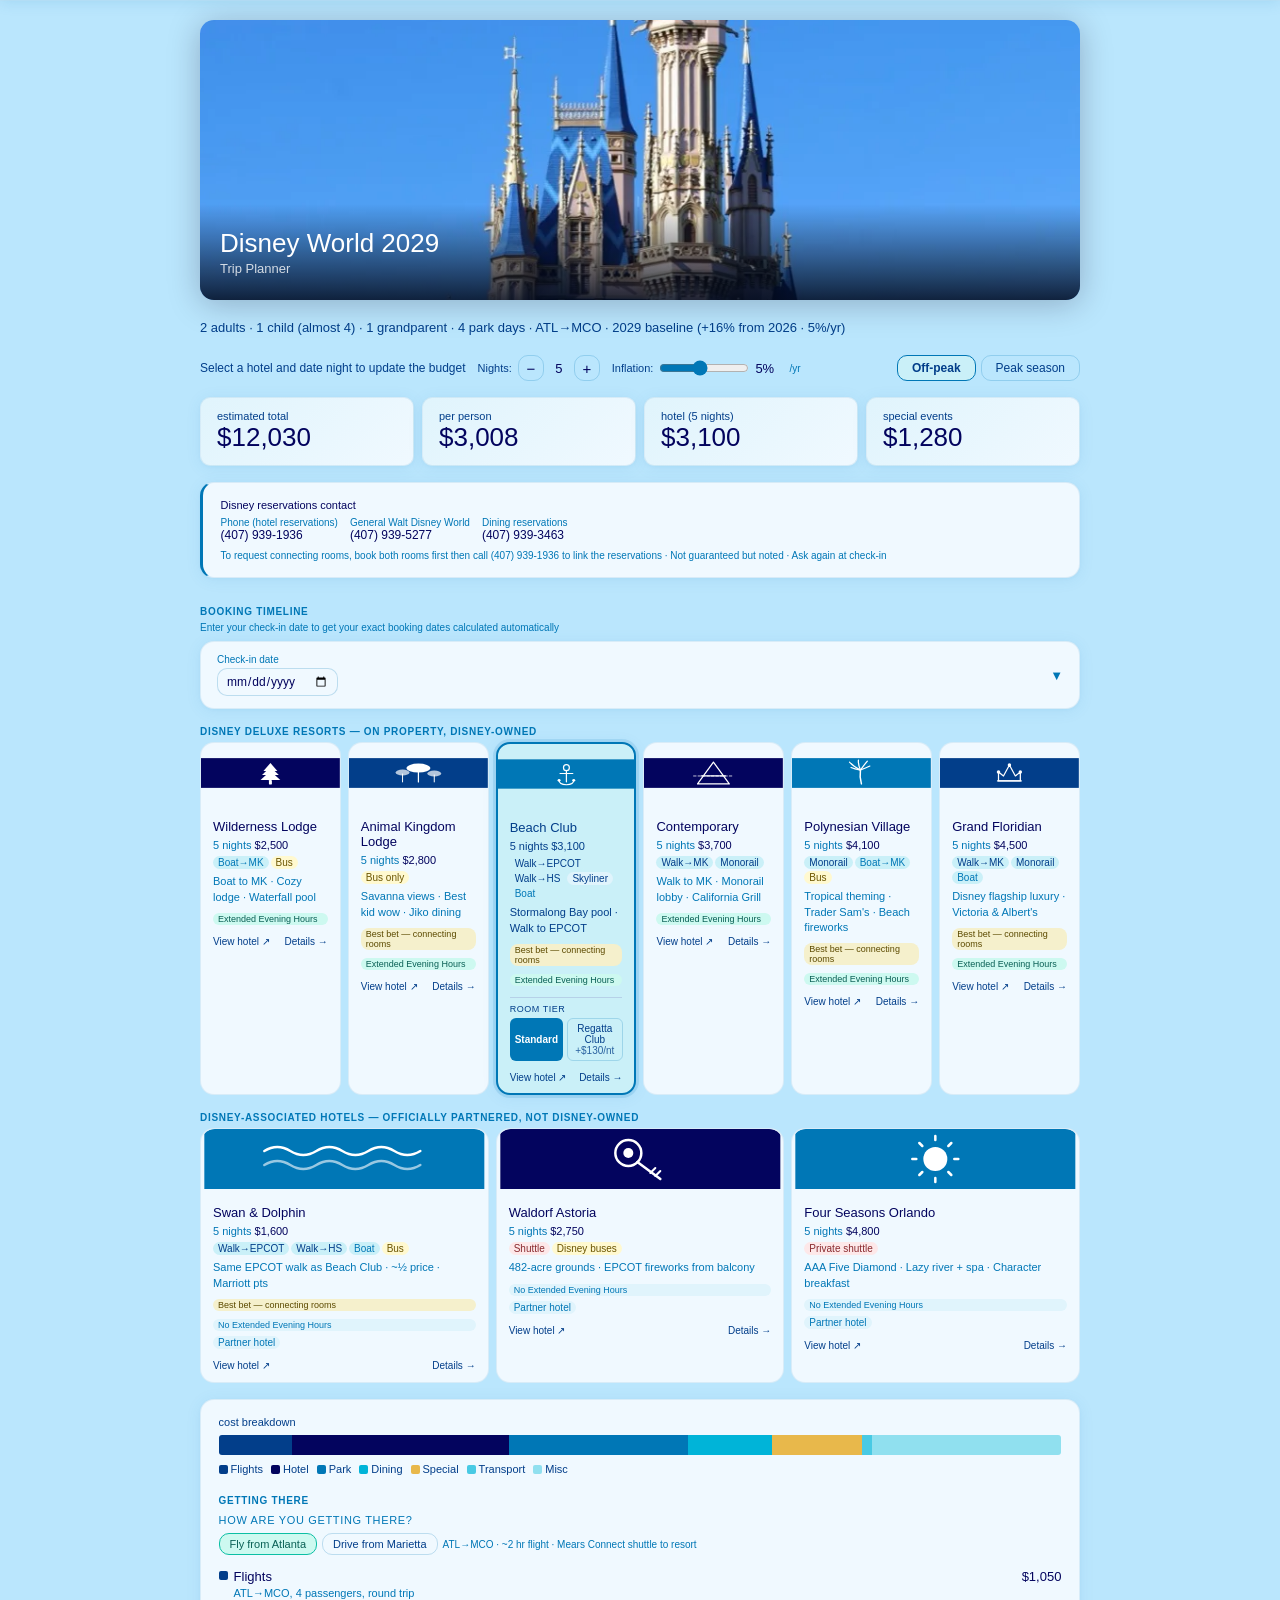
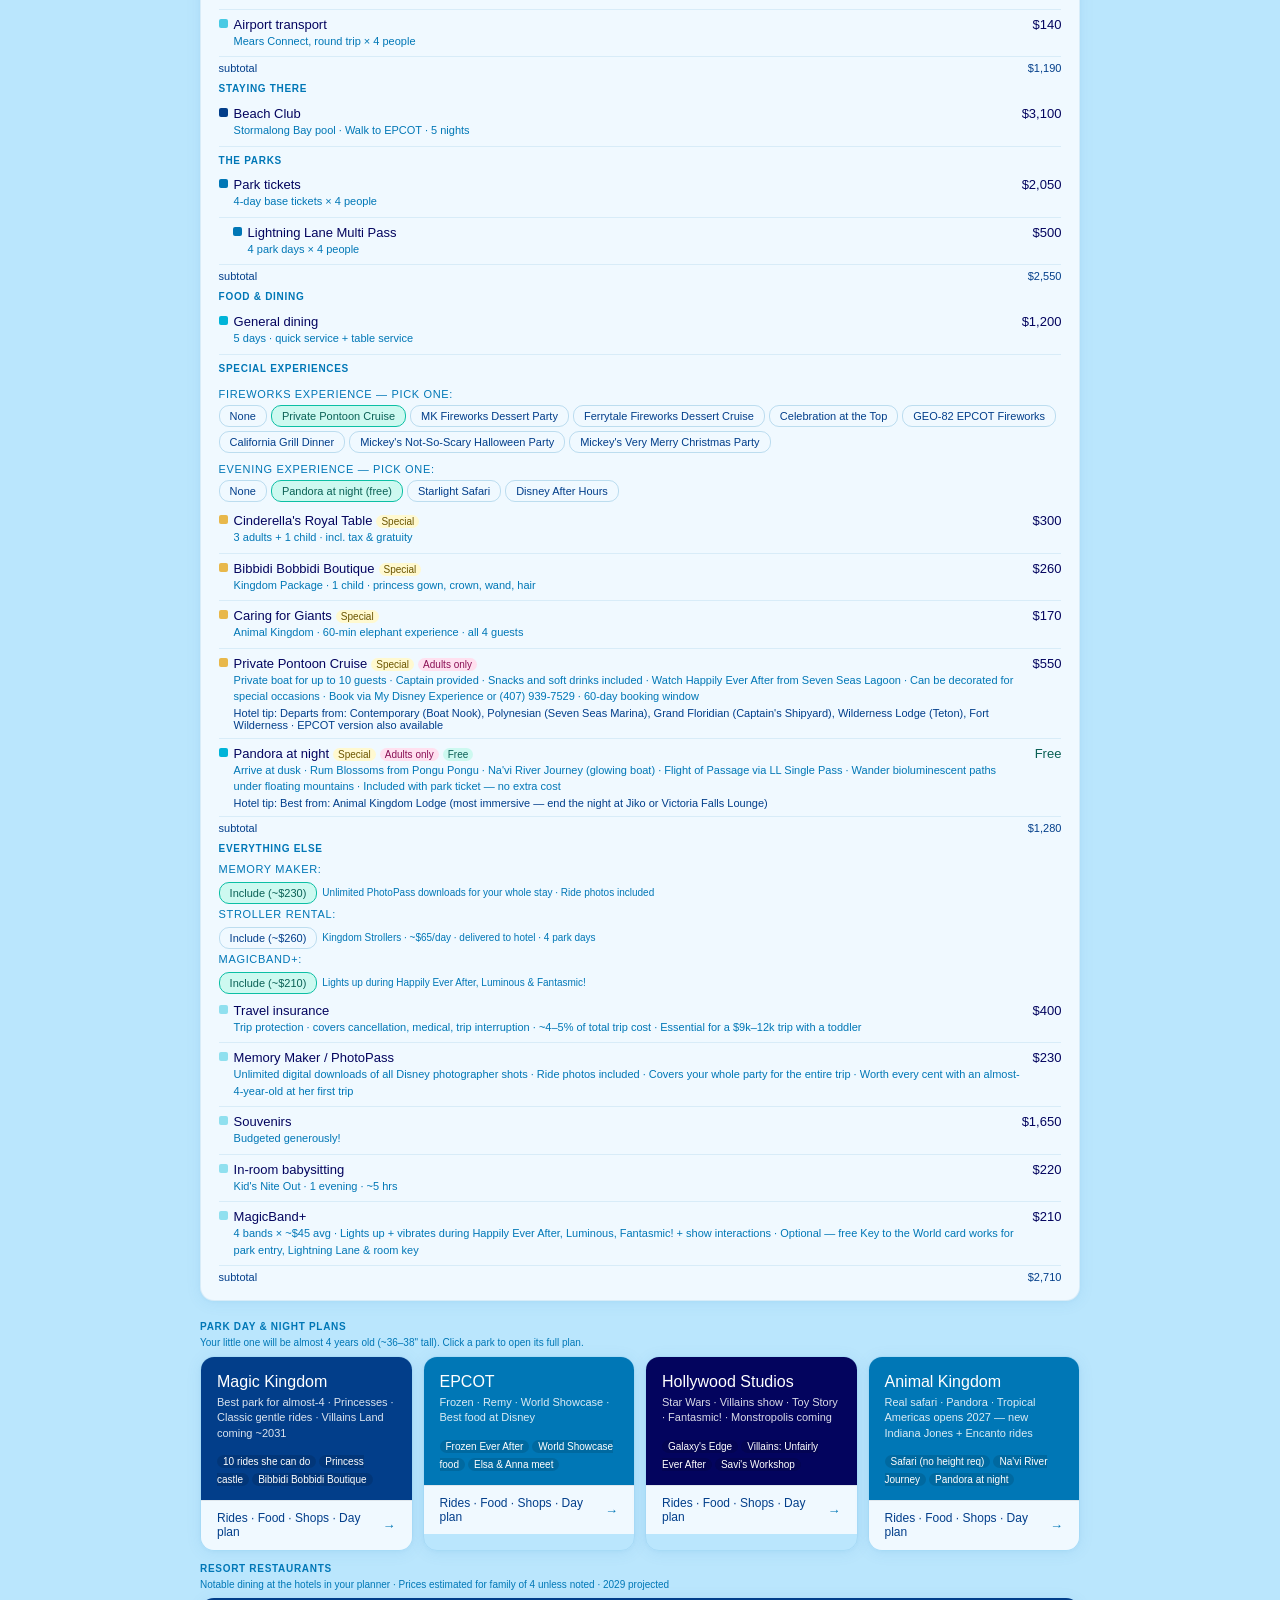
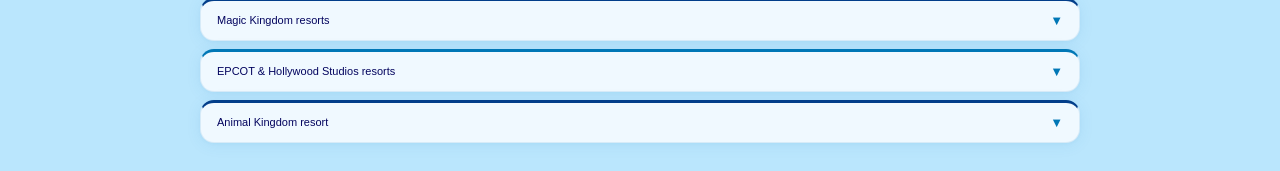
==== commit dbff715e: "Fixes and added Pinned Header bar" ====
--- a/index.html
+++ b/index.html
@@ -7,6 +7,15 @@
 <link rel="stylesheet" href="styles.css">
 </head>
 <body>
+
+<div id="sticky-bar">
+  <div id="sticky-inner">
+    <div class="sm"><span class="sml">estimated total</span><span class="smv" id="sb-total"></span></div>
+    <div class="sm"><span class="sml">per person</span><span class="smv" id="sb-pp"></span></div>
+    <div class="sm"><span class="sml" id="sb-hotel-lbl">hotel (5 nights)</span><span class="smv" id="sb-hotel"></span></div>
+    <div class="sm"><span class="sml">special events</span><span class="smv" id="sb-special"></span></div>
+  </div>
+</div>
 
 <div class="page active" id="pg-main">
 <div class="wrap">
--- a/styles.css
+++ b/styles.css
@@ -137,3 +137,14 @@
 .img-head-overlay{position:absolute;bottom:0;left:0;right:0;padding:1.1rem 1.25rem;background:linear-gradient(transparent 20%,rgba(2,10,28,0.88))}
 .img-head-overlay h2{font-size:22px;font-weight:500;color:#fff;margin-bottom:4px}
 .img-head-overlay p{font-size:12px;color:rgba(255,255,255,0.85)}
+#sticky-bar{position:fixed;top:0;left:0;right:0;z-index:200;background:var(--bg);border-bottom:.5px solid var(--bmd);box-shadow:0 2px 14px rgba(0,119,182,0.14);transform:translateY(-100%);transition:transform .2s ease;backdrop-filter:blur(6px);-webkit-backdrop-filter:blur(6px)}
+#sticky-bar.visible{transform:translateY(0)}
+#sticky-inner{max-width:880px;margin:0 auto;display:flex;padding:.4rem 1rem}
+.sm{flex:1;padding:.15rem .6rem;border-right:.5px solid var(--bm);min-width:0}
+.sm:first-child{padding-left:0}
+.sm:last-child{border-right:none;padding-right:0}
+.sml{display:block;font-size:9px;text-transform:uppercase;letter-spacing:.05em;color:var(--t3);font-weight:500;white-space:nowrap;overflow:hidden;text-overflow:ellipsis}
+.smv{display:block;font-size:17px;font-weight:500;color:var(--t);white-space:nowrap}
+@media(prefers-color-scheme:dark){#sticky-bar{background:rgba(1,12,22,0.92)}}
+@media(max-width:400px){.sm:last-child{display:none}}
+@media(max-width:340px){.sm:nth-child(3){display:none}}
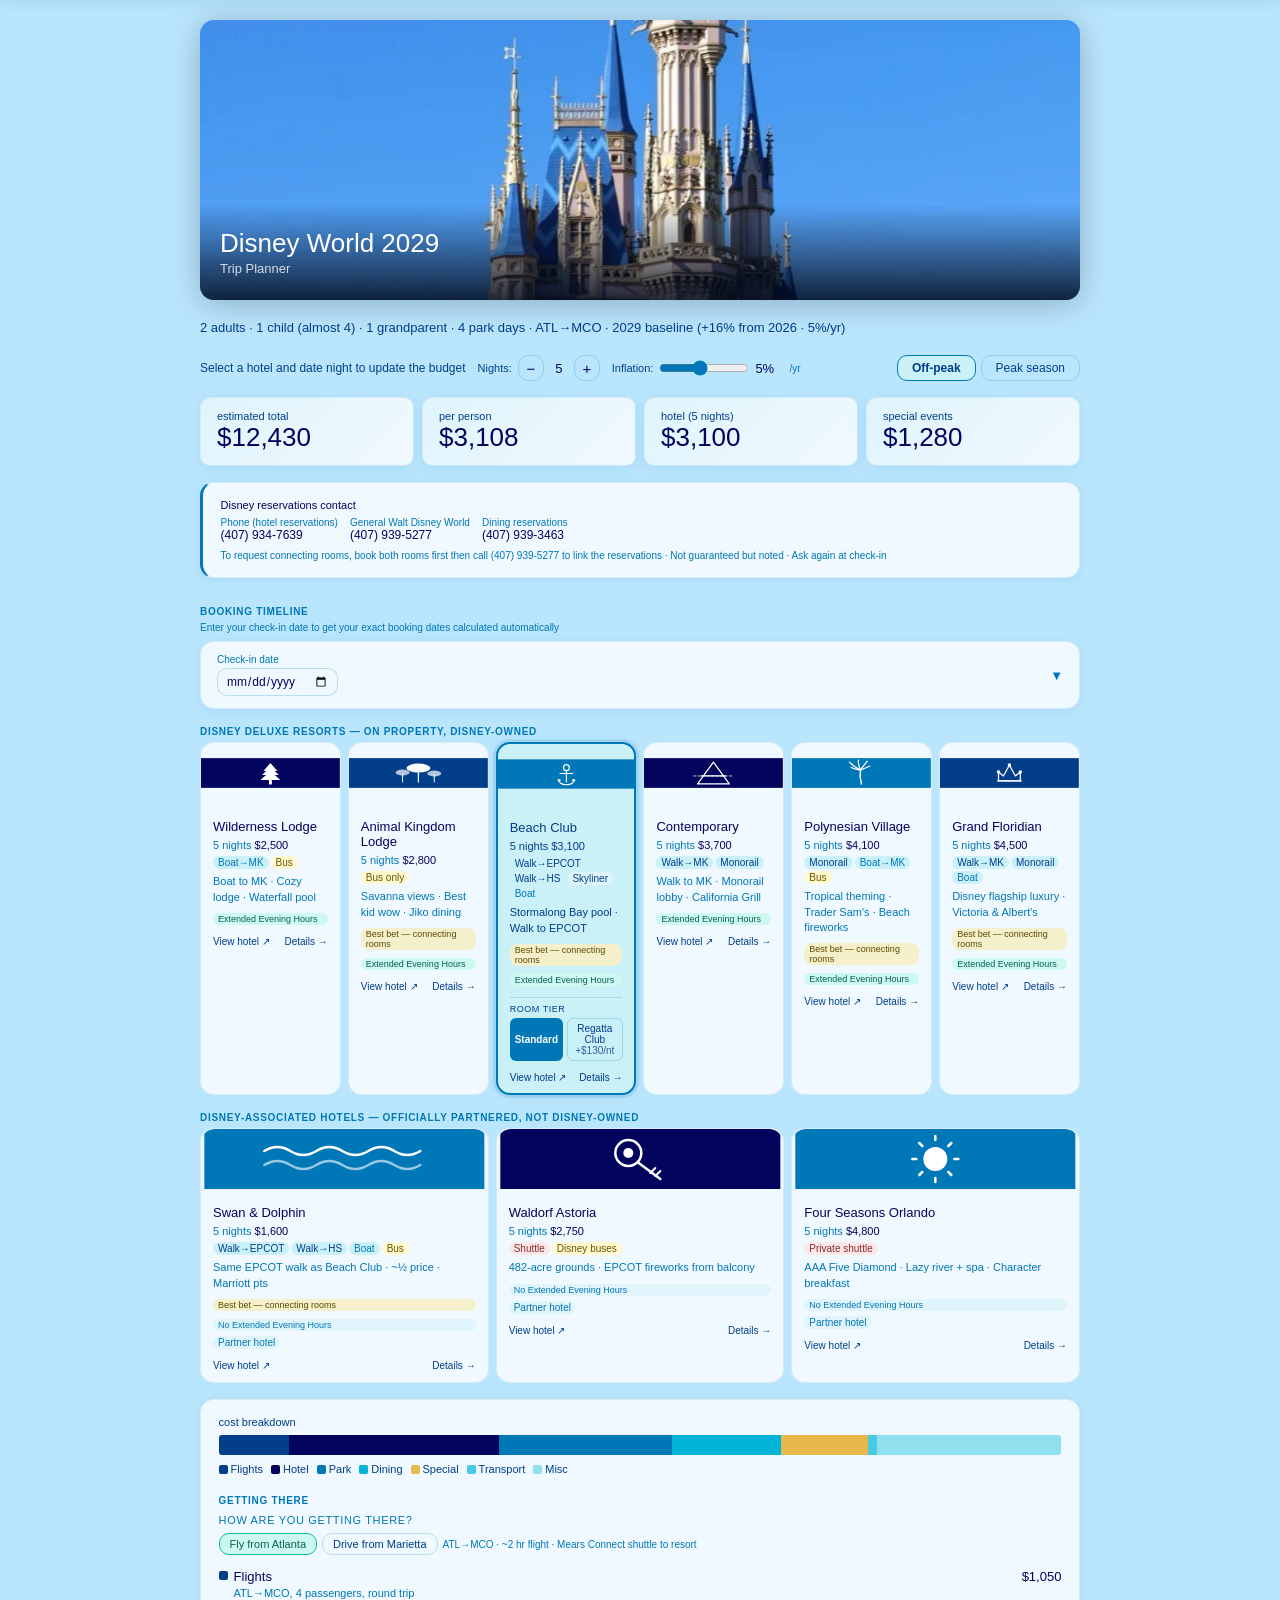
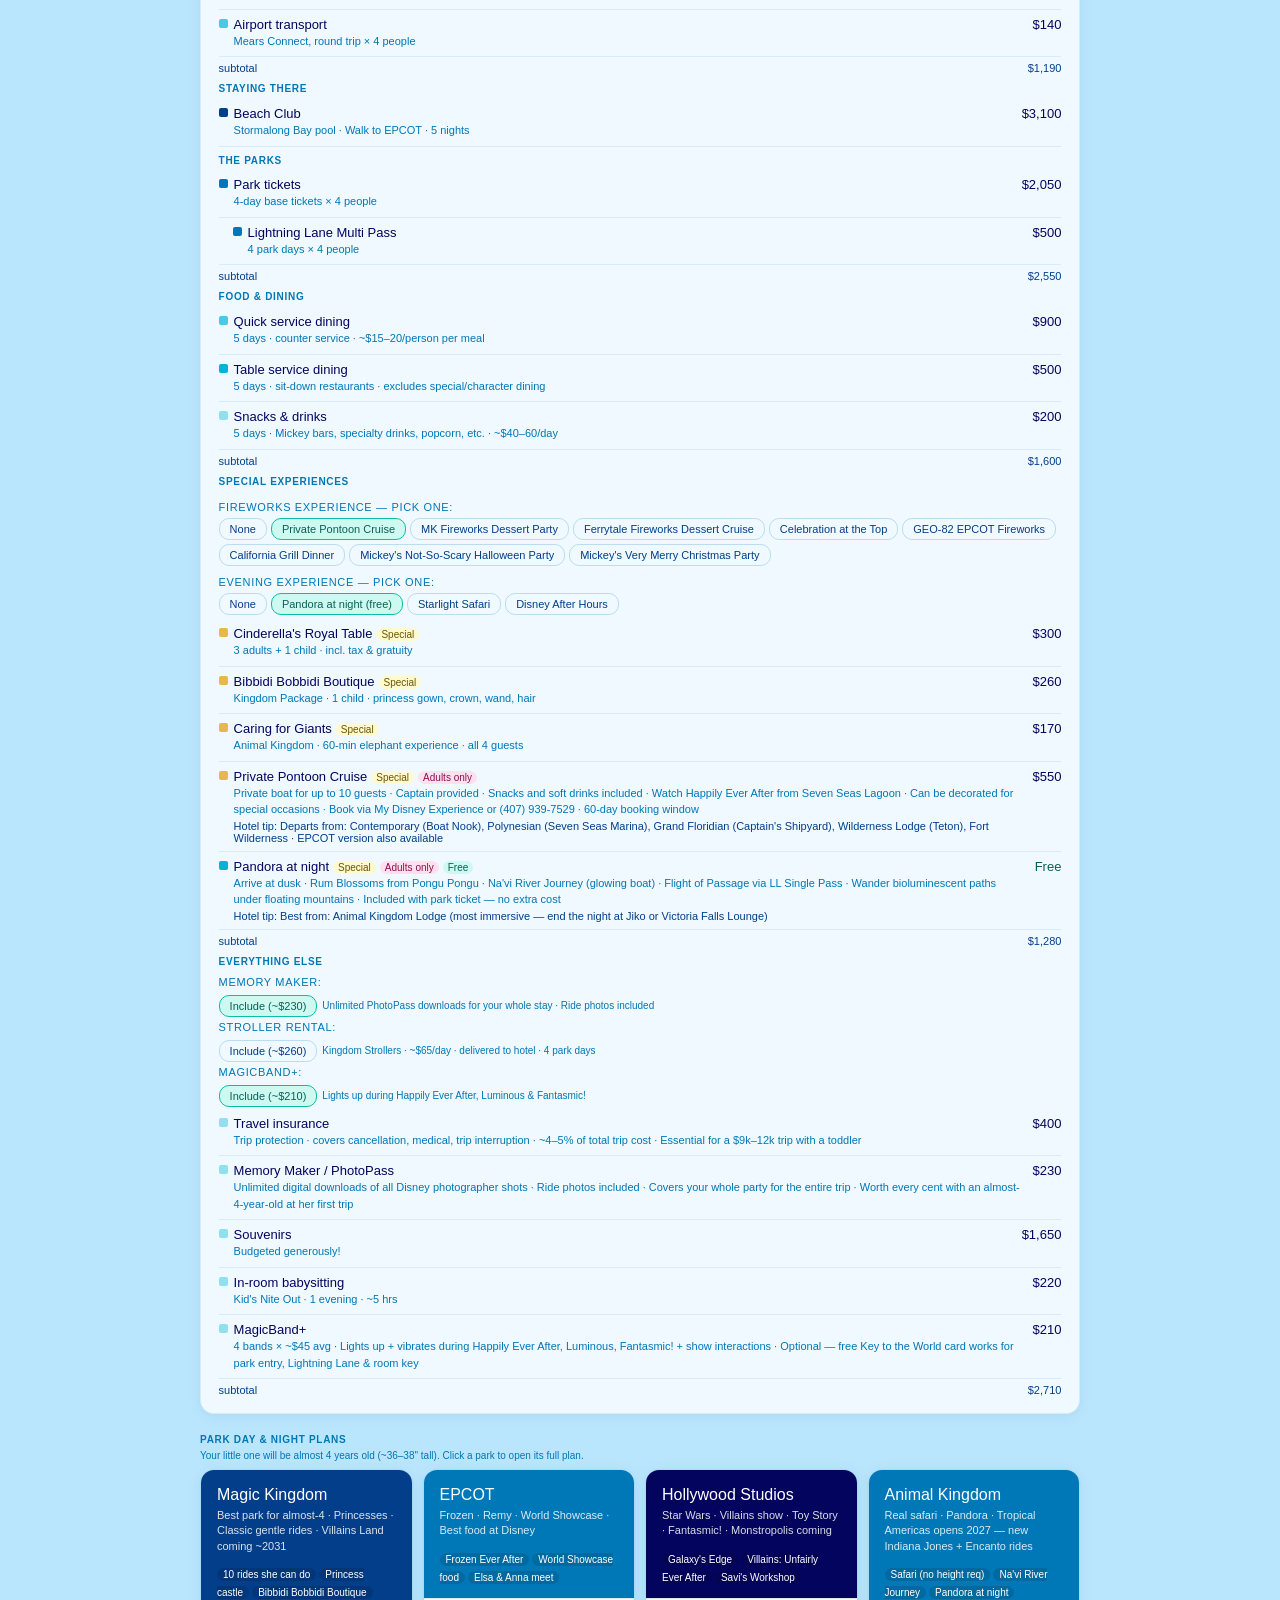
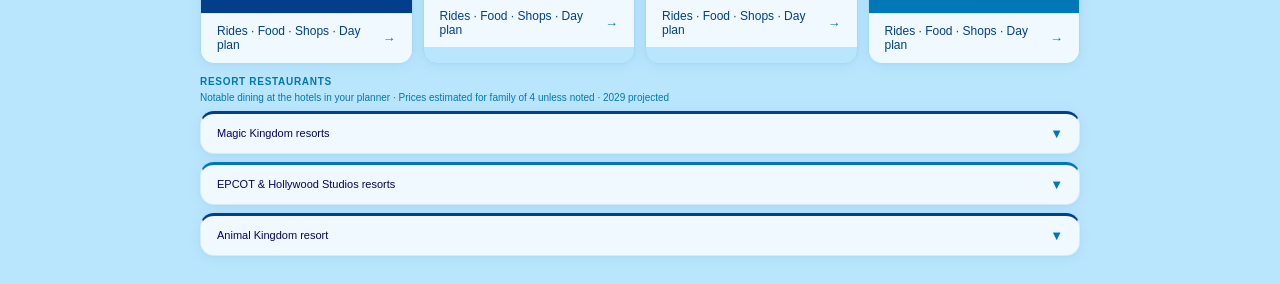
==== commit 76697984: "updating phone numbers" ====
--- a/index.html
+++ b/index.html
@@ -56,11 +56,11 @@
 <div class="card" style="margin-bottom:1rem;border-left:3px solid #0077B6">
   <div style="font-size:11px;font-weight:500;color:var(--t);margin-bottom:.4rem">Disney reservations contact</div>
   <div style="display:flex;flex-wrap:wrap;gap:12px">
-    <div><div style="font-size:10px;color:var(--t3)">Phone (hotel reservations)</div><div style="font-size:12px;font-weight:500;color:var(--t)">(407) 939-1936</div></div>
+    <div><div style="font-size:10px;color:var(--t3)">Phone (hotel reservations)</div><div style="font-size:12px;font-weight:500;color:var(--t)">(407) 934-7639</div></div>
     <div><div style="font-size:10px;color:var(--t3)">General Walt Disney World</div><div style="font-size:12px;font-weight:500;color:var(--t)">(407) 939-5277</div></div>
     <div><div style="font-size:10px;color:var(--t3)">Dining reservations</div><div style="font-size:12px;font-weight:500;color:var(--t)">(407) 939-3463</div></div>
   </div>
-  <div style="font-size:10px;color:var(--t3);margin-top:.5rem">To request connecting rooms, book both rooms first then call (407) 939-1936 to link the reservations · Not guaranteed but noted · Ask again at check-in</div>
+  <div style="font-size:10px;color:var(--t3);margin-top:.5rem">To request connecting rooms, book both rooms first then call (407) 939-5277 to link the reservations · Not guaranteed but noted · Ask again at check-in</div>
 </div>
 
 <div class="sl" style="padding-top:.75rem">Booking timeline</div>
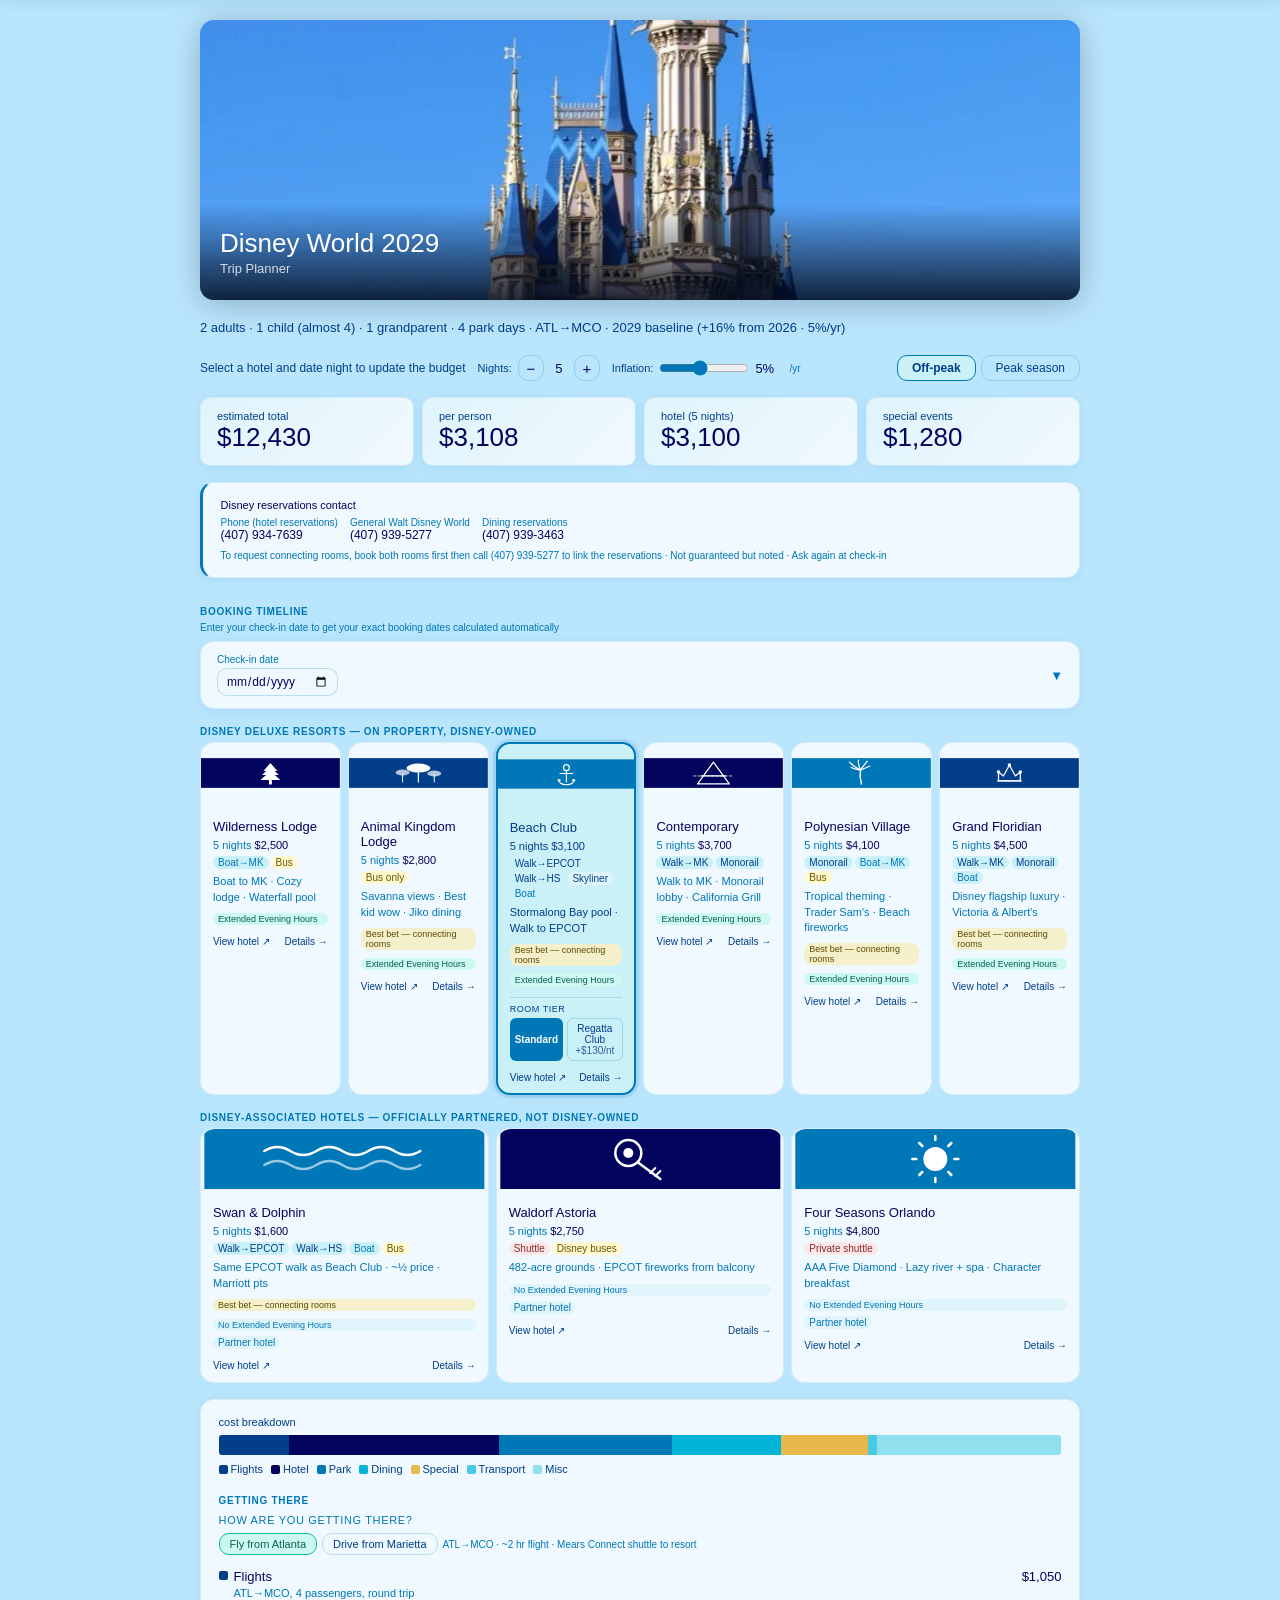
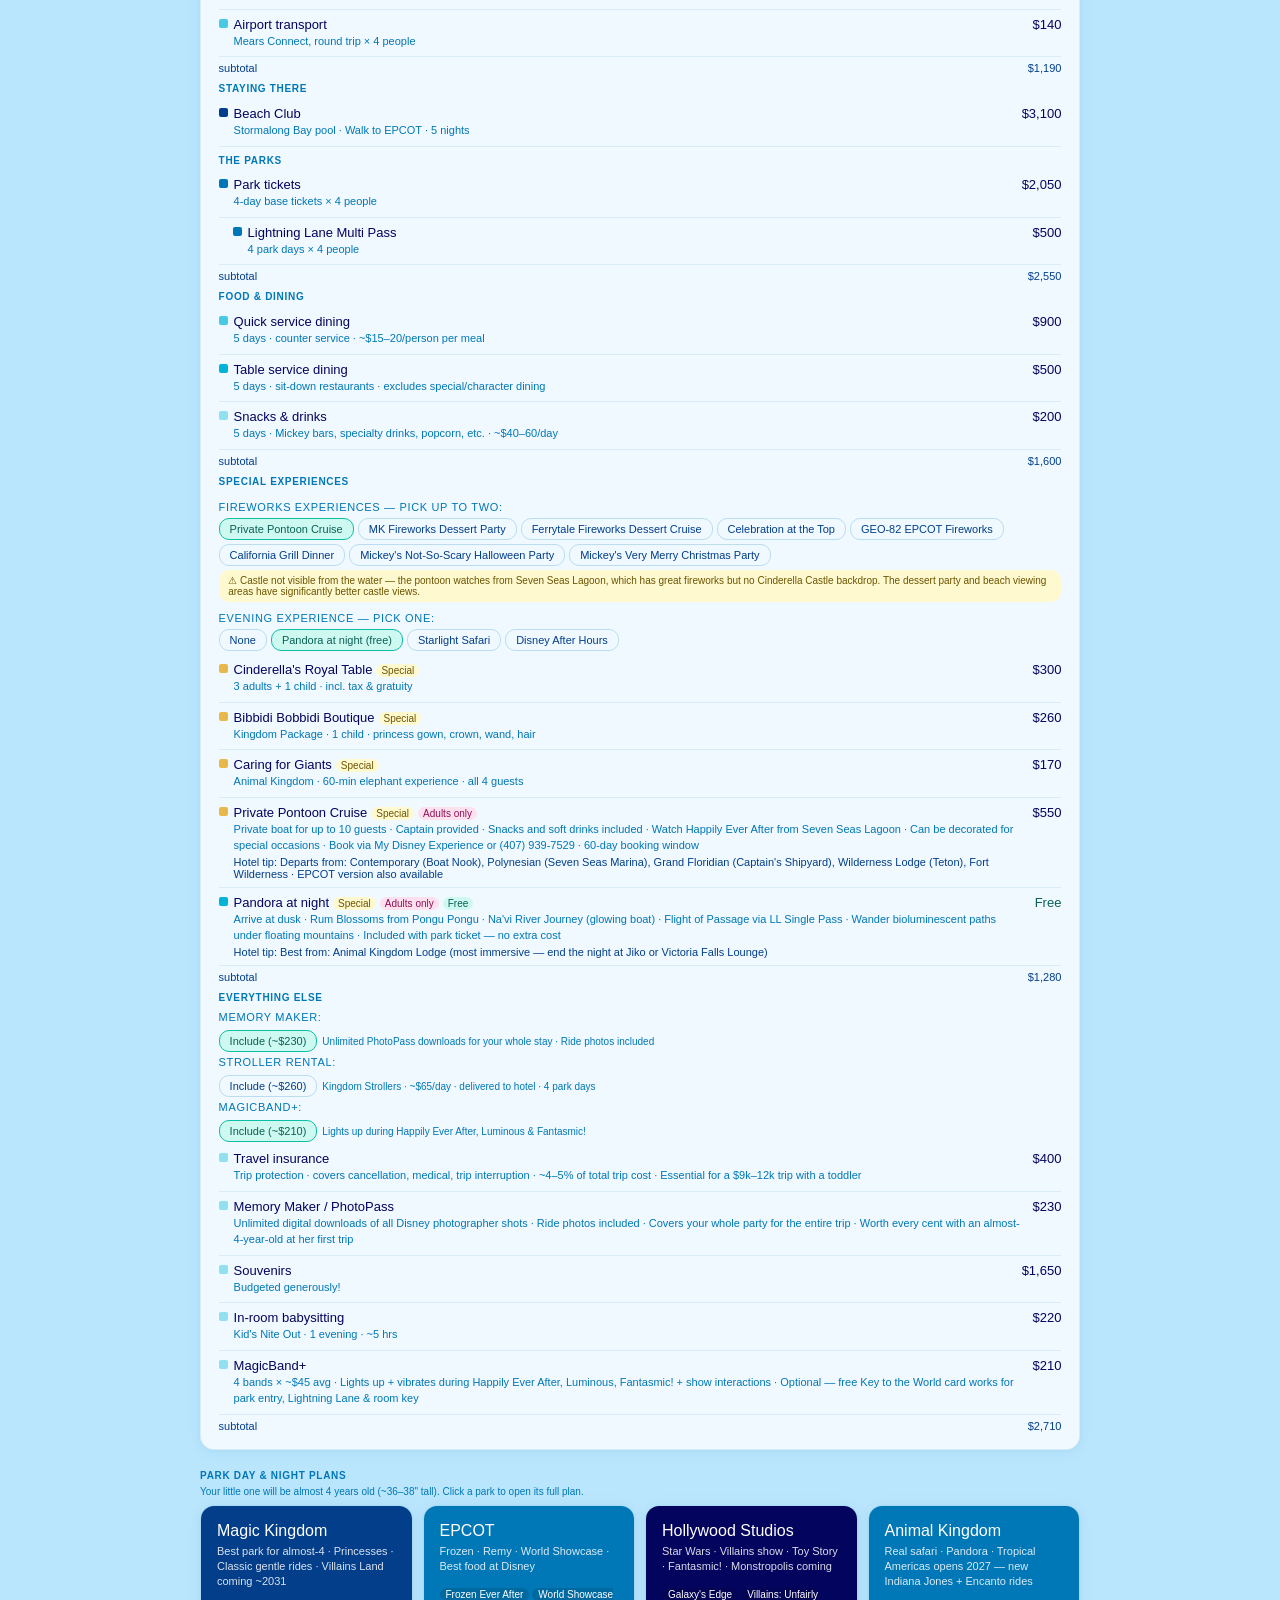
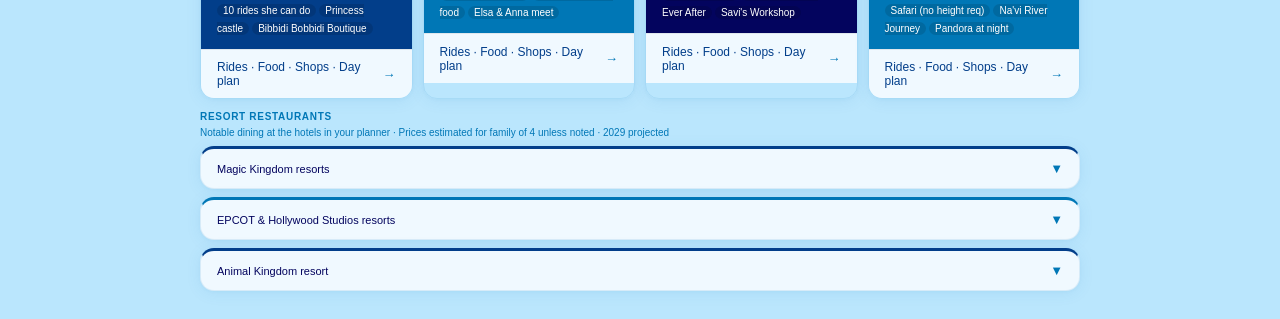
==== commit 892a5c5d: "Updates to Fireworks experiences feature" ====
--- a/index.html
+++ b/index.html
@@ -43,8 +43,8 @@
     </div>
   </div>
   <div style="display:flex;gap:5px">
-    <button class="tog on" onclick="setSeason('off',this)">Off-peak</button>
-    <button class="tog" onclick="setSeason('peak',this)">Peak season</button>
+    <button class="tog on" onclick="setSeason('off')">Off-peak</button>
+    <button class="tog" onclick="setSeason('peak')">Peak season</button>
   </div>
 </div>
 <div class="mg">
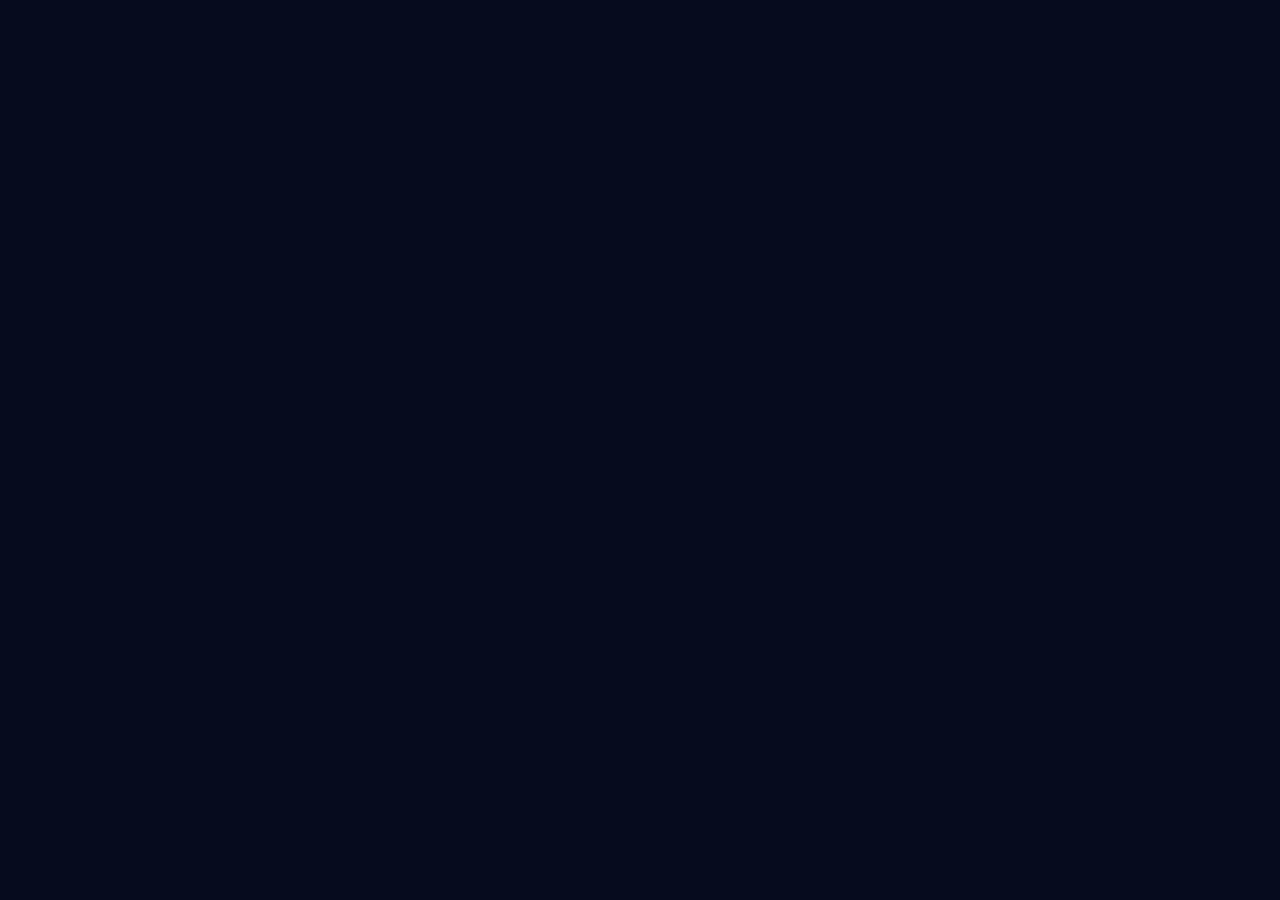
==== commit b36dab9a: "Bug Fixes" ====
--- a/index.html
+++ b/index.html
@@ -1,130 +1,35 @@
 <!DOCTYPE html>
-<html lang="en">
+<html lang="en" data-mode="night">
 <head>
 <meta charset="UTF-8">
 <meta name="viewport" content="width=device-width, initial-scale=1.0">
-<title>Disney World 2029 — Trip Planner</title>
-<link rel="stylesheet" href="styles.css">
+<title>Wishful — Disney World 2027 Planner</title>
+<link rel="preconnect" href="https://fonts.googleapis.com">
+<link rel="preconnect" href="https://fonts.gstatic.com" crossorigin>
+<link href="https://fonts.googleapis.com/css2?family=Playfair+Display:wght@500;600;700;800;900&family=Cinzel:wght@400;500;600&family=Nunito:wght@400;500;600;700;800;900&display=swap" rel="stylesheet">
+<link rel="stylesheet" href="fantasy/fantasy.css">
 </head>
 <body>
+<div id="fy-root"></div>
 
-<div id="sticky-bar">
-  <div id="sticky-inner">
-    <div class="sm"><span class="sml">estimated total</span><span class="smv" id="sb-total"></span></div>
-    <div class="sm"><span class="sml">per person</span><span class="smv" id="sb-pp"></span></div>
-    <div class="sm"><span class="sml" id="sb-hotel-lbl">hotel (5 nights)</span><span class="smv" id="sb-hotel"></span></div>
-    <div class="sm"><span class="sml">special events</span><span class="smv" id="sb-special"></span></div>
-  </div>
-</div>
+<!-- React (pinned, no build step needed) -->
+<script src="https://unpkg.com/react@18.3.1/umd/react.development.js" integrity="sha384-hD6/rw4ppMLGNu3tX5cjIb+uRZ7UkRJ6BPkLpg4hAu/6onKUg4lLsHAs9EBPT82L" crossorigin="anonymous"></script>
+<script src="https://unpkg.com/react-dom@18.3.1/umd/react-dom.development.js" integrity="sha384-u6aeetuaXnQ38mYT8rp6sbXaQe3NL9t+IBXmnYxwkUI2Hw4bsp2Wvmx4yRQF1uAm" crossorigin="anonymous"></script>
 
-<div class="page active" id="pg-main">
-<div class="wrap">
-<div class="hero">
-  <img src="images/hero-castle.webp" alt="Cinderella Castle, Magic Kingdom" class="hero-img">
-  <div class="hero-overlay">
-    <h1>Disney World 2029</h1>
-    <p class="hero-sub">Trip Planner</p>
-  </div>
-</div>
-<p class="sub">2 adults · 1 child (almost 4) · 1 grandparent · 4 park days · ATL→MCO · <span id="m-infl-note">Prices at 2029 baseline (+31% from 2026)</span></p>
-<div class="tr">
-  <div style="display:flex;align-items:center;gap:12px;flex-wrap:wrap">
-    <div style="font-size:12px;color:var(--t2)">Select a hotel and date night to update the budget</div>
-    <div style="display:flex;align-items:center;gap:6px">
-      <span style="font-size:11px;color:var(--t2)">Nights:</span>
-      <button class="ngt-btn" onclick="changeNights(-1)">−</button>
-      <span id="nights-val" style="font-size:13px;font-weight:500;color:var(--t);min-width:18px;text-align:center">5</span>
-      <button class="ngt-btn" onclick="changeNights(1)">+</button>
-    </div>
-    <div style="display:flex;align-items:center;gap:6px">
-      <span style="font-size:11px;color:var(--t2)">Inflation:</span>
-      <input type="range" min="1" max="10" step="0.5" value="5" style="width:90px;accent-color:var(--bi);cursor:pointer;vertical-align:middle" oninput="setInflRate(this.value)">
-      <span id="infl-rate-lbl" style="font-size:13px;font-weight:500;color:var(--t);min-width:28px">5%</span><span style="font-size:10px;color:var(--t3)">/yr</span>
-    </div>
-  </div>
-  <div style="display:flex;gap:5px">
-    <button class="tog on" onclick="setSeason('off')">Off-peak</button>
-    <button class="tog" onclick="setSeason('peak')">Peak season</button>
-  </div>
-</div>
-<div class="mg">
-  <div class="met"><div class="ml">estimated total</div><div class="mv" id="m-total"></div></div>
-  <div class="met"><div class="ml">per person</div><div class="mv" id="m-pp"></div></div>
-  <div class="met"><div class="ml" id="m-hotel-lbl">hotel (5 nights)</div><div class="mv" id="m-hotel"></div></div>
-  <div class="met"><div class="ml">special events</div><div class="mv" id="m-special"></div></div>
-</div>
-<div class="card" style="margin-bottom:1rem;border-left:3px solid #0077B6">
-  <div style="font-size:11px;font-weight:500;color:var(--t);margin-bottom:.4rem">Disney reservations contact</div>
-  <div style="display:flex;flex-wrap:wrap;gap:12px">
-    <div><div style="font-size:10px;color:var(--t3)">Phone (hotel reservations)</div><div style="font-size:12px;font-weight:500;color:var(--t)">(407) 934-7639</div></div>
-    <div><div style="font-size:10px;color:var(--t3)">General Walt Disney World</div><div style="font-size:12px;font-weight:500;color:var(--t)">(407) 939-5277</div></div>
-    <div><div style="font-size:10px;color:var(--t3)">Dining reservations</div><div style="font-size:12px;font-weight:500;color:var(--t)">(407) 939-3463</div></div>
-  </div>
-  <div style="font-size:10px;color:var(--t3);margin-top:.5rem">To request connecting rooms, book both rooms first then call (407) 939-5277 to link the reservations · Not guaranteed but noted · Ask again at check-in</div>
-</div>
-
-<div class="sl" style="padding-top:.75rem">Booking timeline</div>
-<div style="font-size:10px;color:var(--t3);margin-bottom:.5rem">Enter your check-in date to get your exact booking dates calculated automatically</div>
-<div class="card" id="booking-card" style="padding:0">
-  <div style="display:flex;align-items:center;justify-content:space-between;flex-wrap:wrap;gap:10px;padding:.75rem 1rem;cursor:pointer" onclick="toggleBookingTimeline()">
-    <div style="display:flex;flex-wrap:wrap;align-items:center;gap:10px">
-      <div>
-        <div style="font-size:10px;color:var(--t3);margin-bottom:3px">Check-in date</div>
-        <input type="date" id="trip-date-input" style="font-size:12px;padding:5px 8px;border:.5px solid var(--bmd);border-radius:var(--rm);background:var(--bg);color:var(--t);font-family:var(--f)" onclick="event.stopPropagation()" onchange="setTripDate(this.value)">
-      </div>
-      <div id="trip-date-summary" style="font-size:11px;color:var(--t2)"></div>
-    </div>
-    <span id="booking-caret" style="font-size:13px;color:var(--t3);transition:transform .2s;display:inline-block">&#9660;</span>
-  </div>
-  <div id="booking-timeline-body" style="display:none;padding:0 1rem .75rem">
-    <div id="booking-timeline"><div style="font-size:11px;color:var(--t3)">Enter your check-in date above to see your personalised booking dates</div></div>
-  </div>
-</div>
-<div class="sl">Disney deluxe resorts — on property, Disney-owned</div>
-<div class="ga" id="gd"></div>
-<div class="sl" style="margin-top:.4rem">Disney-associated hotels — officially partnered, not Disney-owned</div>
-<div class="ga" id="ga" style="margin-bottom:1rem"></div>
-<div class="card">
-  <div style="font-size:11px;color:var(--t2);margin-bottom:7px">cost breakdown</div>
-  <div style="width:100%;border-radius:3px;overflow:hidden;display:flex;margin-bottom:8px" id="bar"></div>
-  <div class="lgr">
-    <span><span class="ld" style="background:#023E8A"></span>Flights</span>
-    <span><span class="ld" style="background:#03045E"></span>Hotel</span>
-    <span><span class="ld" style="background:#0077B6"></span>Park</span>
-    <span><span class="ld" style="background:#00B4D8"></span>Dining</span>
-    <span><span class="ld" style="background:#E8B84B"></span>Special</span>
-    <span><span class="ld" style="background:#48CAE4"></span>Transport</span>
-    <span><span class="ld" style="background:#90E0EF"></span>Misc</span>
-  </div>
-  <div id="lis"></div>
-</div>
-<div class="sl" style="padding-top:.75rem">Park day &amp; night plans</div>
-<div style="font-size:10px;color:var(--t3);margin-bottom:.5rem">Your little one will be almost 4 years old (~36–38" tall). Click a park to open its full plan.</div>
-<div class="pk-nav-grid" id="pk-nav"></div>
-<div class="sl" style="padding-top:.75rem">Resort restaurants</div>
-<div style="font-size:10px;color:var(--t3);margin-bottom:.5rem">Notable dining at the hotels in your planner · Prices estimated for family of 4 unless noted · 2029 projected</div>
-<div id="rr-grid"></div>
-</div>
-</div>
-
-<div class="page" id="pg-hotel-wilderness"><div class="wrap" id="content-hotel-wilderness"></div></div>
-<div class="page" id="pg-hotel-aklodge"><div class="wrap" id="content-hotel-aklodge"></div></div>
-<div class="page" id="pg-hotel-beachclub"><div class="wrap" id="content-hotel-beachclub"></div></div>
-<div class="page" id="pg-hotel-contemporary"><div class="wrap" id="content-hotel-contemporary"></div></div>
-<div class="page" id="pg-hotel-polynesian"><div class="wrap" id="content-hotel-polynesian"></div></div>
-<div class="page" id="pg-hotel-grandfloridian"><div class="wrap" id="content-hotel-grandfloridian"></div></div>
-<div class="page" id="pg-hotel-swan"><div class="wrap" id="content-hotel-swan"></div></div>
-<div class="page" id="pg-hotel-waldorf"><div class="wrap" id="content-hotel-waldorf"></div></div>
-<div class="page" id="pg-hotel-fourseasons"><div class="wrap" id="content-hotel-fourseasons"></div></div>
-
-<div class="page" id="pg-mk"><div class="wrap" id="content-mk"></div></div>
-<div class="page" id="pg-ep"><div class="wrap" id="content-ep"></div></div>
-<div class="page" id="pg-hs"><div class="wrap" id="content-hs"></div></div>
-<div class="page" id="pg-ak"><div class="wrap" id="content-ak"></div></div>
-
+<!-- data (plain globals) -->
 <script src="js/hotels.js"></script>
 <script src="js/parks.js"></script>
 <script src="js/budget.js"></script>
-<script src="js/app.js"></script>
+
+<!-- shared engine + hook (plain JS — no JSX, no Babel needed) -->
+<script src="shared/engine.js"></script>
+<script src="shared/usePlanner.jsx"></script>
+
+<!-- fantasy UI components (plain JS — all use React.createElement, no JSX syntax) -->
+<script src="fantasy/magic.jsx"></script>
+<script src="fantasy/ui.jsx"></script>
+<script src="fantasy/budget.jsx"></script>
+<script src="fantasy/pages.jsx"></script>
+<script src="fantasy/app.jsx"></script>
 </body>
 </html>
--- a/fantasy/fantasy.css
+++ b/fantasy/fantasy.css
@@ -0,0 +1,381 @@
+/* ============================================================
+   FANTASY variant — "Starlight" theme
+   A magical night-sky planner. Dark by default (Starlight),
+   with a light "Daydream" mode. All animation lives in magic.jsx.
+   ============================================================ */
+:root {
+  --fy-display: 'Playfair Display', Georgia, serif;
+  --fy-script: 'Cinzel', serif;
+  --fy-body: 'Nunito', -apple-system, BlinkMacSystemFont, sans-serif;
+  --fy-r: 20px;
+  --fy-r-sm: 13px;
+  --fy-ease: cubic-bezier(.34, 1.56, .64, 1);
+}
+
+/* ---- NIGHT (default / dark) ---- */
+[data-mode="night"] {
+  --fy-bg0: #070b1e;
+  --fy-bg1: #0d1330;
+  --fy-bg2: #1a1448;
+  --fy-bg3: #2a1c63;
+  --fy-panel: rgba(28, 24, 74, 0.55);
+  --fy-panel-solid: #15123a;
+  --fy-stroke: rgba(151, 138, 255, 0.22);
+  --fy-stroke-strong: rgba(180, 170, 255, 0.45);
+  --fy-ink: #f4f1ff;
+  --fy-ink2: #c3b9ef;
+  --fy-ink3: #8a82bf;
+  --fy-gold: #f6cf6a;
+  --fy-gold-soft: #fbe6a8;
+  --fy-cyan: #7fe6ff;
+  --fy-rose: #ff8fc8;
+  --fy-violet: #b18bff;
+  --fy-glow: 0 0 0 1px var(--fy-stroke), 0 18px 50px -18px rgba(5, 4, 30, 0.9), 0 0 38px -12px rgba(149, 122, 255, 0.4);
+  --fy-glow-gold: 0 0 24px -4px rgba(246, 207, 106, 0.55);
+  --fy-star: #fff;
+  --fy-sky-top: #060a1f;
+  --fy-sky-mid: #1b1452;
+  --fy-sky-low: #3a1f6b;
+  --fy-hill: #0a0820;
+}
+/* ---- DAYDREAM (light) ---- */
+[data-mode="dawn"] {
+  --fy-bg0: #eef2ff;
+  --fy-bg1: #e6ecff;
+  --fy-bg2: #f3e9ff;
+  --fy-bg3: #ffe9f4;
+  --fy-panel: rgba(255, 255, 255, 0.72);
+  --fy-panel-solid: #ffffff;
+  --fy-stroke: rgba(120, 110, 210, 0.2);
+  --fy-stroke-strong: rgba(120, 100, 220, 0.4);
+  --fy-ink: #2c2150;
+  --fy-ink2: #5a4d8a;
+  --fy-ink3: #8c80b8;
+  --fy-gold: #d99a1f;
+  --fy-gold-soft: #b9831a;
+  --fy-cyan: #1f93c4;
+  --fy-rose: #e0569f;
+  --fy-violet: #7a5bd6;
+  --fy-glow: 0 0 0 1px var(--fy-stroke), 0 18px 44px -20px rgba(80, 60, 160, 0.4);
+  --fy-glow-gold: 0 0 24px -6px rgba(217, 154, 31, 0.4);
+  --fy-star: #b9a0ff;
+  --fy-sky-top: #cfe0ff;
+  --fy-sky-mid: #e7d6ff;
+  --fy-sky-low: #ffd9ec;
+  --fy-hill: #b9a7e8;
+}
+
+* { box-sizing: border-box; margin: 0; padding: 0; }
+html { scroll-behavior: smooth; }
+:root { --fz: 1; }
+/* Larger-text accessibility mode — scales every text size up uniformly */
+html[data-bigtext="on"] { --fz: 1.28; }
+body {
+  font-family: var(--fy-body);
+  color: var(--fy-ink);
+  background: var(--fy-bg0);
+  min-height: 100vh;
+  overflow-x: hidden;
+  -webkit-font-smoothing: antialiased;
+}
+#fy-root { position: relative; z-index: 1; }
+
+/* fixed animated backdrop layers (canvas mounts here) */
+.fy-backdrop {
+  position: fixed; inset: 0; z-index: 0; pointer-events: none;
+  background:
+    radial-gradient(120% 80% at 50% -10%, var(--fy-sky-mid) 0%, var(--fy-bg1) 45%, var(--fy-bg0) 100%);
+  transition: background .8s ease;
+}
+/* Daydream — a layered daytime sky: warm sun-glow upper-right, cool wash upper-left, rosy base */
+[data-mode="dawn"] .fy-backdrop {
+  background:
+    radial-gradient(60% 45% at 82% 6%, rgba(255, 236, 178, 0.6), transparent 62%),
+    radial-gradient(85% 60% at 12% -4%, rgba(188, 212, 255, 0.55), transparent 64%),
+    radial-gradient(130% 85% at 50% 118%, rgba(255, 214, 234, 0.7), transparent 72%),
+    linear-gradient(180deg, #cfe0ff 0%, #e7d6ff 46%, #ffe3f0 100%);
+}
+.fy-starfield, .fy-fireworks, .fy-dust { position: fixed; inset: 0; width: 100%; height: 100%; pointer-events: none; }
+.fy-starfield { z-index: 0; }
+.fy-fireworks { z-index: 30; }   /* over content for milestone bursts */
+.fy-dust { z-index: 60; }
+
+.fy-wrap { max-width: 1080px; margin: 0 auto; padding: 0 20px; }
+@media (max-width: 600px) { .fy-wrap { padding: 0 14px; } }
+
+/* ---------- top chrome ---------- */
+.fy-header { position: sticky; top: 0; z-index: 40; }
+.fy-topbar {
+  position: relative;
+  display: flex; align-items: center; justify-content: space-between;
+  padding: 14px 20px;
+  backdrop-filter: blur(12px) saturate(1.2);
+  -webkit-backdrop-filter: blur(12px) saturate(1.2);
+  background: linear-gradient(var(--fy-bg0), transparent);
+}
+/* collapsing live-totals strip */
+.fy-summary {
+  max-height: 0; opacity: 0; overflow: hidden;
+  transition: max-height .4s var(--fy-ease), opacity .3s ease;
+  background: linear-gradient(var(--fy-bg1), color-mix(in srgb, var(--fy-bg1) 80%, transparent));
+  backdrop-filter: blur(14px) saturate(1.2);
+  -webkit-backdrop-filter: blur(14px) saturate(1.2);
+  border-bottom: 1px solid var(--fy-stroke);
+}
+.fy-summary.on { max-height: 96px; opacity: 1; }
+.fy-summary-inner { max-width: 1080px; margin: 0 auto; padding: 11px 20px; display: flex; align-items: center; gap: 26px; flex-wrap: wrap; }
+.fy-summary-item { display: flex; flex-direction: column; gap: 1px; }
+.fy-summary-item.hero { padding-right: 26px; border-right: 1px solid var(--fy-stroke); }
+.fy-summary-l { font-size: calc(10px * var(--fz)); text-transform: uppercase; letter-spacing: .1em; color: var(--fy-ink3); font-weight: 800; }
+.fy-summary-v { font-family: var(--fy-display); font-weight: 800; font-size: calc(22px * var(--fz)); line-height: 1; color: var(--fy-ink); font-variant-numeric: tabular-nums; }
+.fy-summary-item.hero .fy-summary-v { font-size: calc(30px * var(--fz)); background: linear-gradient(120deg, var(--fy-gold-soft), var(--fy-gold) 60%, var(--fy-rose)); -webkit-background-clip: text; background-clip: text; -webkit-text-fill-color: transparent; }
+@media (max-width: 600px) {
+  .fy-summary.on { max-height: 80px; }
+  .fy-summary-inner { gap: 16px; padding: 9px 14px; }
+  .fy-summary-item:nth-child(3), .fy-summary-item:nth-child(4) { display: none; }
+  .fy-summary-item.hero { padding-right: 16px; }
+  .fy-summary-item.hero .fy-summary-v { font-size: calc(26px * var(--fz)); }
+}
+.fy-brand { display: flex; align-items: center; gap: 11px; }
+.fy-brand-mark {
+  width: 34px; height: 34px; border-radius: 50%;
+  display: grid; place-items: center; flex-shrink: 0;
+  background: radial-gradient(circle at 35% 30%, var(--fy-gold-soft), var(--fy-gold) 55%, #a8741b);
+  box-shadow: var(--fy-glow-gold);
+  color: #2a1d00; font-size: calc(18px * var(--fz));
+}
+.fy-brand-name { font-family: var(--fy-script); font-size: calc(15px * var(--fz)); letter-spacing: .16em; text-transform: uppercase; color: var(--fy-ink); }
+.fy-brand-sub { font-size: calc(11px * var(--fz)); color: var(--fy-ink3); letter-spacing: .04em; margin-top: 1px; }
+.fy-topnav { display: flex; align-items: center; gap: 8px; }
+
+/* mode toggle */
+.fy-mode {
+  display: inline-flex; align-items: center; gap: 7px;
+  padding: 7px 13px; border-radius: 999px; cursor: pointer;
+  border: 1px solid var(--fy-stroke); background: var(--fy-panel);
+  color: var(--fy-ink2); font-family: var(--fy-body); font-weight: 700; font-size: calc(12px * var(--fz));
+  transition: transform .25s var(--fy-ease), box-shadow .25s, border-color .25s;
+}
+.fy-mode:hover { transform: translateY(-1px); border-color: var(--fy-stroke-strong); box-shadow: var(--fy-glow-gold); }
+.fy-mode.on { border-color: var(--fy-gold); color: var(--fy-gold); background: rgba(246, 207, 106, .12); box-shadow: var(--fy-glow-gold); }
+.fy-mode .fy-mode-aa { font-weight: 800; letter-spacing: -.02em; }
+.fy-mode .fy-mode-aa b { font-size: 1.25em; }
+
+/* ---------- hero sky ---------- */
+.fy-hero { position: relative; height: 460px; margin: 8px 0 20px; border-radius: 28px; overflow: hidden; box-shadow: var(--fy-glow); }
+@media (max-width: 600px) { .fy-hero { height: 380px; border-radius: 20px; } }
+.fy-hero canvas { display: block; }
+.fy-hero-content {
+  position: absolute; inset: 0; z-index: 5;
+  display: flex; flex-direction: column; justify-content: flex-end;
+  padding: 38px 40px;
+  background: linear-gradient(transparent 40%, rgba(5, 4, 28, 0.55));
+}
+[data-mode="dawn"] .fy-hero-content { background: linear-gradient(transparent 45%, rgba(60, 40, 110, 0.32)); }
+.fy-hero-kicker {
+  font-family: var(--fy-script); letter-spacing: .34em; text-transform: uppercase;
+  font-size: calc(12px * var(--fz)); color: var(--fy-gold-soft); margin-bottom: 12px;
+  display: flex; align-items: center; gap: 10px;
+}
+.fy-hero-kicker::before, .fy-hero-kicker::after { content: ''; height: 1px; width: 30px; background: linear-gradient(90deg, transparent, var(--fy-gold)); }
+.fy-hero h1 {
+  font-family: var(--fy-display); font-weight: 800; font-size: clamp(calc(40px * var(--fz)), 7vw, calc(76px * var(--fz)));
+  line-height: .96; color: #fff; letter-spacing: -.01em;
+  text-shadow: 0 4px 40px rgba(0, 0, 0, .5);
+}
+[data-mode="dawn"] .fy-hero h1 { color: #3a2566; text-shadow: 0 2px 18px rgba(255, 255, 255, .6); }
+.fy-hero-sub { margin-top: 12px; font-size: calc(15px * var(--fz)); color: rgba(255, 255, 255, .82); max-width: 560px; line-height: 1.5; }
+[data-mode="dawn"] .fy-hero-sub { color: #5a4d8a; }
+.fy-hero-meta { margin-top: 6px; font-size: calc(13px * var(--fz)); color: var(--fy-gold-soft); font-weight: 700; }
+
+/* ---------- glass card ---------- */
+.fy-card {
+  position: relative;
+  background: var(--fy-panel);
+  backdrop-filter: blur(14px); -webkit-backdrop-filter: blur(14px);
+  border: 1px solid var(--fy-stroke);
+  border-radius: var(--fy-r);
+  box-shadow: var(--fy-glow);
+  padding: 20px 22px;
+}
+.fy-card.float { transition: transform .4s var(--fy-ease), box-shadow .4s; will-change: transform; }
+.fy-card.float:hover { transform: translateY(-6px); box-shadow: var(--fy-glow), 0 0 40px -8px rgba(149, 122, 255, .5); }
+
+/* section label */
+.fy-sl {
+  display: flex; align-items: center; gap: 12px;
+  font-family: var(--fy-script); letter-spacing: .22em; text-transform: uppercase;
+  font-size: calc(12px * var(--fz)); color: var(--fy-gold); margin: 30px 0 14px;
+}
+.fy-sl::after { content: ''; flex: 1; height: 1px; background: linear-gradient(90deg, var(--fy-stroke-strong), transparent); }
+.fy-sl .spark { color: var(--fy-gold); }
+
+/* ---------- metrics ---------- */
+.fy-metrics { display: grid; grid-template-columns: 1.4fr 1fr 1fr 1fr; gap: 14px; margin-bottom: 8px; }
+@media (max-width: 760px) { .fy-metrics { grid-template-columns: 1fr 1fr; } }
+.fy-metric { padding: 20px 22px; border-radius: var(--fy-r); border: 1px solid var(--fy-stroke); background: var(--fy-panel); backdrop-filter: blur(14px); -webkit-backdrop-filter: blur(14px); position: relative; overflow: hidden; }
+.fy-metric.hero-metric { background: linear-gradient(135deg, rgba(246, 207, 106, .14), rgba(149, 122, 255, .1)); border-color: var(--fy-stroke-strong); box-shadow: var(--fy-glow); }
+.fy-metric-l { font-size: calc(11px * var(--fz)); text-transform: uppercase; letter-spacing: .12em; color: var(--fy-ink3); font-weight: 800; }
+.fy-metric-v { font-family: var(--fy-display); font-weight: 800; font-size: calc(40px * var(--fz)); line-height: 1; margin-top: 10px; color: var(--fy-ink); }
+.fy-metric.hero-metric .fy-metric-v { font-size: calc(52px * var(--fz)); background: linear-gradient(120deg, var(--fy-gold-soft), var(--fy-gold) 60%, var(--fy-rose)); -webkit-background-clip: text; background-clip: text; -webkit-text-fill-color: transparent; }
+.fy-metric-foot { font-size: calc(11px * var(--fz)); color: var(--fy-ink3); margin-top: 6px; }
+
+/* ---------- controls / chips ---------- */
+.fy-chip {
+  display: inline-flex; align-items: center; gap: 6px; white-space: nowrap;
+  padding: 7px 15px; border-radius: 999px; cursor: pointer;
+  border: 1px solid var(--fy-stroke); background: transparent;
+  color: var(--fy-ink2); font-family: var(--fy-body); font-weight: 700; font-size: calc(12px * var(--fz));
+  transition: all .2s var(--fy-ease);
+}
+.fy-chip:hover { border-color: var(--fy-stroke-strong); transform: translateY(-1px); color: var(--fy-ink); }
+.fy-chip.on { background: linear-gradient(120deg, var(--fy-violet), var(--fy-cyan)); color: #0b0820; border-color: transparent; box-shadow: 0 0 22px -6px var(--fy-violet); }
+[data-mode="dawn"] .fy-chip.on { color: #fff; }
+.fy-chip.gold.on { background: linear-gradient(120deg, var(--fy-gold-soft), var(--fy-gold)); box-shadow: var(--fy-glow-gold); }
+
+.fy-rowwrap { display: flex; flex-wrap: wrap; gap: 7px; align-items: center; }
+.fy-microlabel { font-size: calc(11px * var(--fz)); text-transform: uppercase; letter-spacing: .1em; color: var(--fy-ink3); font-weight: 800; }
+.fy-hint { font-size: calc(12px * var(--fz)); color: var(--fy-ink3); line-height: 1.5; }
+
+.fy-stepper { display: inline-flex; align-items: center; gap: 4px; }
+.fy-stepbtn {
+  width: 30px; height: 30px; border-radius: 10px; cursor: pointer;
+  border: 1px solid var(--fy-stroke); background: var(--fy-panel); color: var(--fy-ink);
+  font-size: calc(18px * var(--fz)); display: grid; place-items: center; line-height: 1;
+  transition: all .2s var(--fy-ease);
+}
+.fy-stepbtn:hover { transform: translateY(-1px); border-color: var(--fy-stroke-strong); }
+.fy-stepval { min-width: 26px; text-align: center; font-weight: 800; font-size: calc(15px * var(--fz)); font-variant-numeric: tabular-nums; }
+
+input[type="range"].fy-range { -webkit-appearance: none; appearance: none; height: 5px; border-radius: 999px; background: var(--fy-stroke-strong); outline: none; cursor: pointer; width: 120px; }
+input[type="range"].fy-range::-webkit-slider-thumb { -webkit-appearance: none; width: 17px; height: 17px; border-radius: 50%; background: radial-gradient(circle at 35% 30%, var(--fy-gold-soft), var(--fy-gold)); box-shadow: var(--fy-glow-gold); cursor: pointer; }
+input[type="range"].fy-range::-moz-range-thumb { width: 17px; height: 17px; border: none; border-radius: 50%; background: var(--fy-gold); cursor: pointer; }
+input[type="date"].fy-date { font-family: var(--fy-body); font-size: calc(13px * var(--fz)); padding: 8px 11px; border-radius: 11px; border: 1px solid var(--fy-stroke); background: var(--fy-panel); color: var(--fy-ink); }
+
+/* ---------- breakdown bar ---------- */
+.fy-bar { width: 100%; height: 26px; border-radius: 999px; overflow: hidden; display: flex; box-shadow: inset 0 0 0 1px var(--fy-stroke); }
+.fy-bar-seg { height: 100%; transition: width .6s var(--fy-ease); position: relative; }
+.fy-legend { display: flex; flex-wrap: wrap; gap: 10px 16px; margin-top: 14px; }
+.fy-legend span { display: inline-flex; align-items: center; gap: 6px; font-size: calc(12px * var(--fz)); color: var(--fy-ink2); font-weight: 600; }
+.fy-dot { width: 10px; height: 10px; border-radius: 3px; box-shadow: 0 0 8px -1px currentColor; }
+
+/* ---------- line items ---------- */
+.fy-li { display: flex; justify-content: space-between; align-items: flex-start; gap: 14px; padding: 12px 0; border-bottom: 1px solid var(--fy-stroke); }
+.fy-li:last-child { border-bottom: none; }
+.fy-li-label { font-size: calc(14px * var(--fz)); font-weight: 700; color: var(--fy-ink); display: flex; align-items: center; gap: 8px; flex-wrap: wrap; }
+.fy-li-note { font-size: calc(12px * var(--fz)); color: var(--fy-ink3); margin-top: 4px; line-height: 1.55; max-width: 620px; }
+.fy-li-val { font-family: var(--fy-display); font-weight: 800; font-size: calc(17px * var(--fz)); white-space: nowrap; font-variant-numeric: tabular-nums; }
+.fy-li-val.free { color: var(--fy-cyan); }
+.fy-tag { font-size: calc(10px * var(--fz)); font-weight: 800; padding: 2px 8px; border-radius: 999px; letter-spacing: .03em; }
+.fy-tag.sp { background: rgba(246, 207, 106, .16); color: var(--fy-gold); }
+.fy-tag.ad { background: rgba(255, 143, 200, .16); color: var(--fy-rose); }
+.fy-tag.fr { background: rgba(127, 230, 255, .16); color: var(--fy-cyan); }
+.fy-subtotal { display: flex; justify-content: space-between; padding: 10px 0 2px; font-size: calc(12px * var(--fz)); color: var(--fy-ink2); font-weight: 700; }
+.fy-warn { font-size: calc(12px * var(--fz)); color: var(--fy-gold); background: rgba(246, 207, 106, .1); border: 1px solid rgba(246, 207, 106, .25); border-radius: 12px; padding: 9px 13px; margin-top: 8px; line-height: 1.5; }
+.fy-tip { font-size: calc(12px * var(--fz)); color: var(--fy-violet); margin-top: 5px; line-height: 1.5; }
+
+/* ---------- hotel grid ---------- */
+.fy-hgrid { display: grid; grid-template-columns: repeat(3, 1fr); gap: 14px; }
+@media (max-width: 880px) { .fy-hgrid { grid-template-columns: repeat(2, 1fr); } }
+@media (max-width: 560px) { .fy-hgrid { grid-template-columns: 1fr; } }
+.fy-hcard {
+  border-radius: var(--fy-r); overflow: hidden; cursor: pointer;
+  border: 1px solid var(--fy-stroke); background: var(--fy-panel);
+  display: flex; flex-direction: column;
+  transition: transform .4s var(--fy-ease), box-shadow .4s, border-color .3s;
+}
+.fy-hcard:hover { transform: translateY(-6px); box-shadow: var(--fy-glow), 0 0 36px -10px var(--fy-violet); border-color: var(--fy-stroke-strong); }
+.fy-hcard.sel { border-color: var(--fy-gold); box-shadow: var(--fy-glow), 0 0 0 2px var(--fy-gold), var(--fy-glow-gold); }
+.fy-hsvg { background: linear-gradient(155deg, rgba(177,139,255,.20), rgba(127,230,255,.06)); border-bottom: 1px solid var(--fy-stroke); color: var(--fy-gold-soft); }
+.fy-hcard.sel .fy-hsvg { color: var(--fy-gold); background: linear-gradient(155deg, rgba(246,207,106,.18), rgba(177,139,255,.08)); }
+.fy-hsvg svg { display: block; width: 100%; height: 62px; }
+.fy-hphoto { position: relative; height: 126px; overflow: hidden; }
+.fy-hphoto img { width: 100%; height: 100%; object-fit: cover; display: block; transition: transform .5s var(--fy-ease); }
+.fy-hcard:hover .fy-hphoto img { transform: scale(1.05); }
+.fy-hphoto-veil { position: absolute; inset: 0; background: linear-gradient(transparent 42%, rgba(7, 11, 30, .72)); }
+.fy-hcard.sel .fy-hphoto-veil { box-shadow: inset 0 0 0 2px var(--fy-gold); }
+.fy-hbody { padding: 13px 15px; display: flex; flex-direction: column; gap: 7px; }
+.fy-hname { font-family: var(--fy-display); font-weight: 700; font-size: calc(17px * var(--fz)); color: var(--fy-ink); }
+.fy-hprice { font-size: calc(13px * var(--fz)); color: var(--fy-ink2); }
+.fy-hprice b { font-family: var(--fy-display); font-size: calc(16px * var(--fz)); color: var(--fy-gold); }
+.fy-hnote { font-size: calc(12px * var(--fz)); color: var(--fy-ink3); line-height: 1.45; }
+.fy-htags { display: flex; flex-wrap: wrap; gap: 4px; }
+.fy-htag { font-size: calc(10px * var(--fz)); padding: 2px 8px; border-radius: 999px; background: rgba(127, 230, 255, .12); color: var(--fy-cyan); font-weight: 700; }
+.fy-hbadge { font-size: calc(10px * var(--fz)); font-weight: 800; padding: 2px 8px; border-radius: 999px; display: inline-block; }
+.fy-hbadge.eeh { background: rgba(127, 230, 255, .14); color: var(--fy-cyan); }
+.fy-hbadge.noeeh { background: rgba(138, 130, 191, .14); color: var(--fy-ink3); }
+.fy-hbadge.best { background: rgba(246, 207, 106, .16); color: var(--fy-gold); }
+.fy-hlinks { display: flex; justify-content: space-between; align-items: center; margin-top: 2px; }
+.fy-hlink { font-size: calc(11px * var(--fz)); color: var(--fy-violet); cursor: pointer; background: none; border: none; font-family: var(--fy-body); font-weight: 800; padding: 0; }
+.fy-hlink:hover { color: var(--fy-gold); }
+
+/* ---------- park nav ---------- */
+.fy-parks { display: grid; grid-template-columns: repeat(auto-fit, minmax(230px, 1fr)); gap: 14px; }
+.fy-parkcard {
+  border-radius: var(--fy-r); overflow: hidden; cursor: pointer; position: relative;
+  min-height: 200px; display: flex; flex-direction: column; justify-content: flex-end;
+  border: 1px solid var(--fy-stroke);
+  transition: transform .4s var(--fy-ease), box-shadow .4s;
+}
+.fy-parkcard:hover { transform: translateY(-6px) scale(1.012); box-shadow: var(--fy-glow), 0 0 40px -10px var(--fy-violet); }
+.fy-parkcard img { position: absolute; inset: 0; width: 100%; height: 100%; object-fit: cover; }
+.fy-parkcard-veil { position: absolute; inset: 0; }
+.fy-parkcard-body { position: relative; z-index: 2; padding: 18px; color: #fff; }
+.fy-parkcard-name { font-family: var(--fy-display); font-weight: 800; font-size: calc(24px * var(--fz)); text-shadow: 0 2px 18px rgba(0, 0, 0, .6); }
+.fy-parkcard-tag { font-size: calc(12px * var(--fz)); opacity: .9; margin-top: 4px; line-height: 1.4; max-width: 90%; }
+.fy-parkpills { display: flex; flex-wrap: wrap; gap: 5px; margin-top: 10px; }
+.fy-parkpill { font-size: calc(10px * var(--fz)); font-weight: 700; padding: 3px 9px; border-radius: 999px; background: rgba(255, 255, 255, .2); color: #fff; backdrop-filter: blur(4px); }
+
+/* ---------- detail pages ---------- */
+.fy-back { display: inline-flex; align-items: center; gap: 8px; cursor: pointer; background: none; border: none; font-family: var(--fy-body); font-weight: 800; font-size: calc(13px * var(--fz)); color: var(--fy-violet); padding: 18px 0 6px; }
+.fy-back:hover { color: var(--fy-gold); }
+.fy-detailhero { position: relative; height: 300px; border-radius: 24px; overflow: hidden; box-shadow: var(--fy-glow); margin-bottom: 16px; }
+.fy-detailhero img { width: 100%; height: 100%; object-fit: cover; }
+.fy-detailhero-body { position: absolute; inset: 0; display: flex; flex-direction: column; justify-content: flex-end; padding: 28px 30px; color: #fff; }
+.fy-detailhero h2 { font-family: var(--fy-display); font-weight: 800; font-size: clamp(calc(28px * var(--fz)), 5vw, calc(44px * var(--fz))); line-height: 1; text-shadow: 0 3px 24px rgba(0, 0, 0, .6); }
+.fy-detailhero p { font-size: calc(13px * var(--fz)); opacity: .92; margin-top: 8px; max-width: 640px; line-height: 1.5; }
+.fy-twocol { display: grid; grid-template-columns: 1fr 1fr; gap: 16px; }
+@media (max-width: 720px) { .fy-twocol { grid-template-columns: 1fr; } }
+.fy-box { background: rgba(127, 110, 200, .08); border: 1px solid var(--fy-stroke); border-radius: 14px; padding: 15px 17px; }
+.fy-box h4 { font-size: calc(11px * var(--fz)); text-transform: uppercase; letter-spacing: .1em; color: var(--fy-gold); font-weight: 800; margin-bottom: 9px; }
+.fy-box ul { list-style: none; }
+.fy-box li { font-size: calc(13px * var(--fz)); color: var(--fy-ink2); padding: 5px 0 5px 18px; position: relative; line-height: 1.5; }
+.fy-box li::before { content: '✦'; position: absolute; left: 0; color: var(--fy-violet); font-size: calc(11px * var(--fz)); top: 6px; }
+.fy-note-amber { font-size: calc(12.5px * var(--fz)); background: rgba(246, 207, 106, .1); border: 1px solid rgba(246, 207, 106, .22); color: var(--fy-gold-soft); border-radius: 13px; padding: 12px 15px; line-height: 1.55; margin-bottom: 12px; }
+.fy-note-info { font-size: calc(12.5px * var(--fz)); background: rgba(127, 230, 255, .08); border: 1px solid rgba(127, 230, 255, .2); color: var(--fy-cyan); border-radius: 13px; padding: 12px 15px; line-height: 1.55; margin-bottom: 12px; }
+.fy-subsec { font-family: var(--fy-display); font-weight: 700; font-size: calc(19px * var(--fz)); color: var(--fy-ink); margin: 20px 0 10px; }
+
+/* timeline */
+.fy-tl-item { border-left: 2px solid var(--fy-violet); padding: 4px 0 4px 18px; margin-bottom: 16px; position: relative; }
+.fy-tl-item::before { content: ''; position: absolute; left: -7px; top: 6px; width: 12px; height: 12px; border-radius: 50%; background: var(--fy-gold); box-shadow: var(--fy-glow-gold); }
+.fy-tl-head { display: flex; flex-wrap: wrap; align-items: center; gap: 9px; margin-bottom: 8px; }
+.fy-tl-label { font-weight: 800; font-size: calc(13.5px * var(--fz)); color: var(--fy-ink); }
+.fy-tl-row { padding: 7px 0; border-bottom: 1px solid var(--fy-stroke); }
+.fy-tl-row:last-child { border-bottom: none; }
+.fy-tl-row b { font-size: calc(13px * var(--fz)); color: var(--fy-ink); font-weight: 700; }
+.fy-tl-row p { font-size: calc(12px * var(--fz)); color: var(--fy-ink3); margin-top: 3px; line-height: 1.55; }
+.fy-status { font-size: calc(10px * var(--fz)); font-weight: 800; padding: 2px 9px; border-radius: 999px; }
+.fy-status.go { background: rgba(127, 230, 255, .16); color: var(--fy-cyan); }
+.fy-status.warn { background: rgba(246, 207, 106, .18); color: var(--fy-gold); }
+.fy-status.neutral { background: rgba(138, 130, 191, .16); color: var(--fy-ink3); }
+
+/* collapsible */
+.fy-collapse-head { display: flex; align-items: center; justify-content: space-between; cursor: pointer; gap: 12px; }
+.fy-caret { transition: transform .3s var(--fy-ease); color: var(--fy-ink3); font-size: calc(13px * var(--fz)); }
+.fy-caret.open { transform: rotate(180deg); }
+
+/* misc */
+.fy-divider { height: 1px; background: linear-gradient(90deg, transparent, var(--fy-stroke-strong), transparent); margin: 18px 0; }
+.fy-footer { text-align: center; padding: 40px 0 60px; color: var(--fy-ink3); font-size: calc(12px * var(--fz)); }
+.fy-footer .fy-script { font-family: var(--fy-script); letter-spacing: .2em; color: var(--fy-gold); }
+a.fy-a { color: var(--fy-cyan); text-decoration: none; font-weight: 700; }
+a.fy-a:hover { color: var(--fy-gold); }
+
+/* entrance animation */
+@keyframes fy-rise { from { opacity: 0; transform: translateY(22px); } to { opacity: 1; transform: translateY(0); } }
+.fy-rise { animation: fy-rise .6s var(--fy-ease) both; }
+
+@media (prefers-reduced-motion: reduce) {
+  .fy-rise { animation: none; }
+  * { scroll-behavior: auto; }
+}
